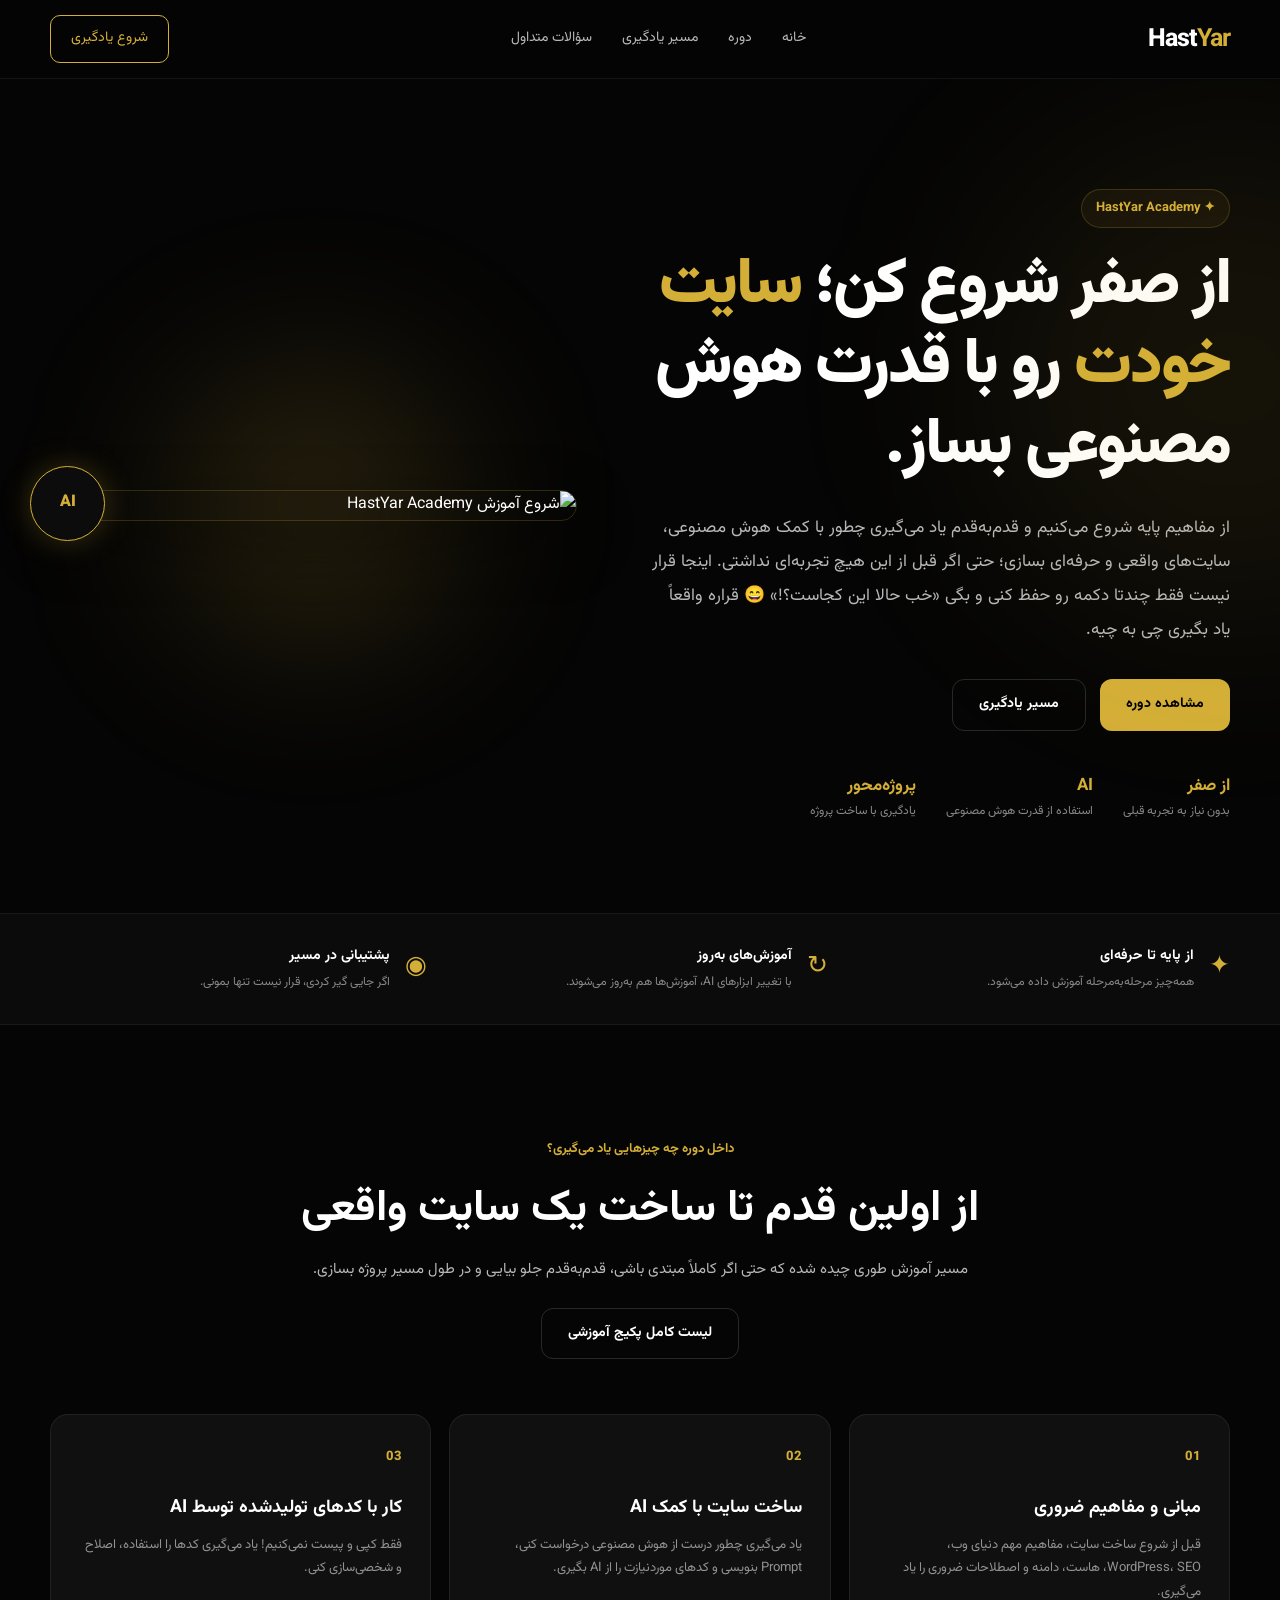
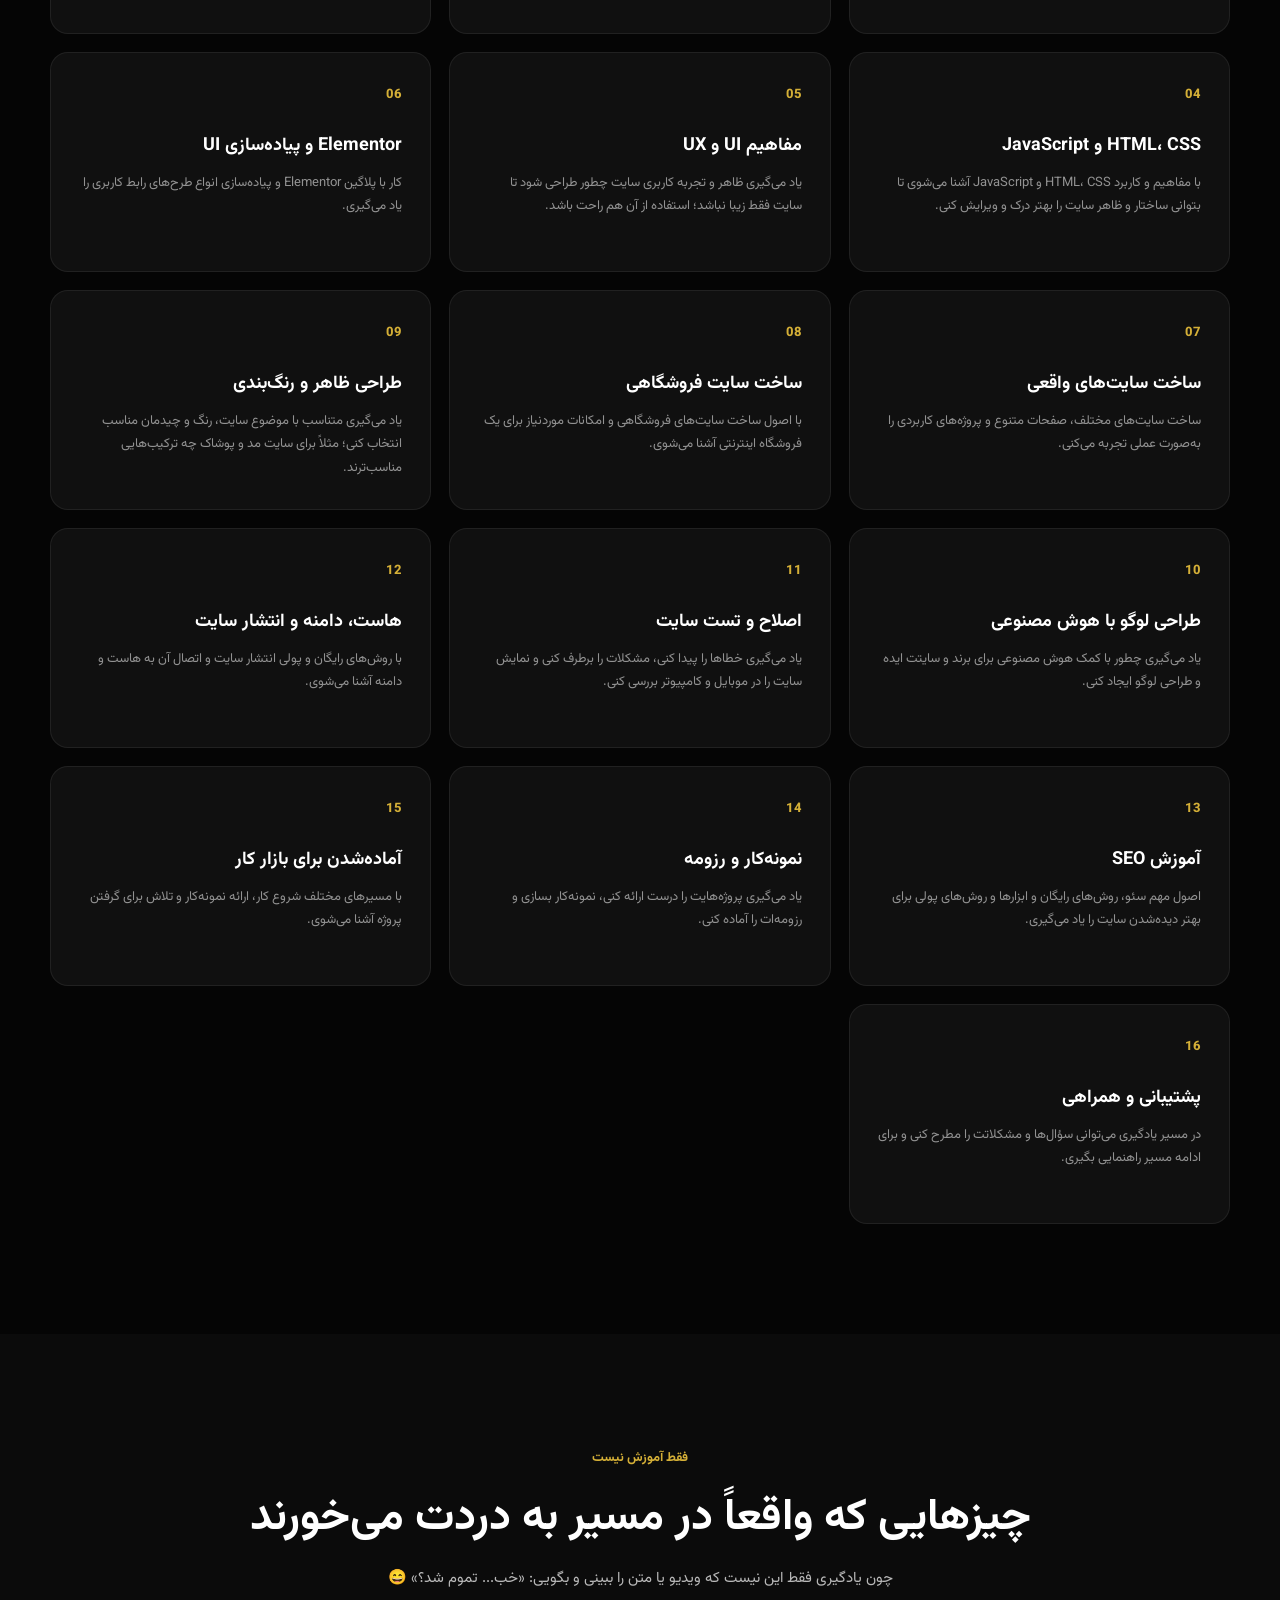
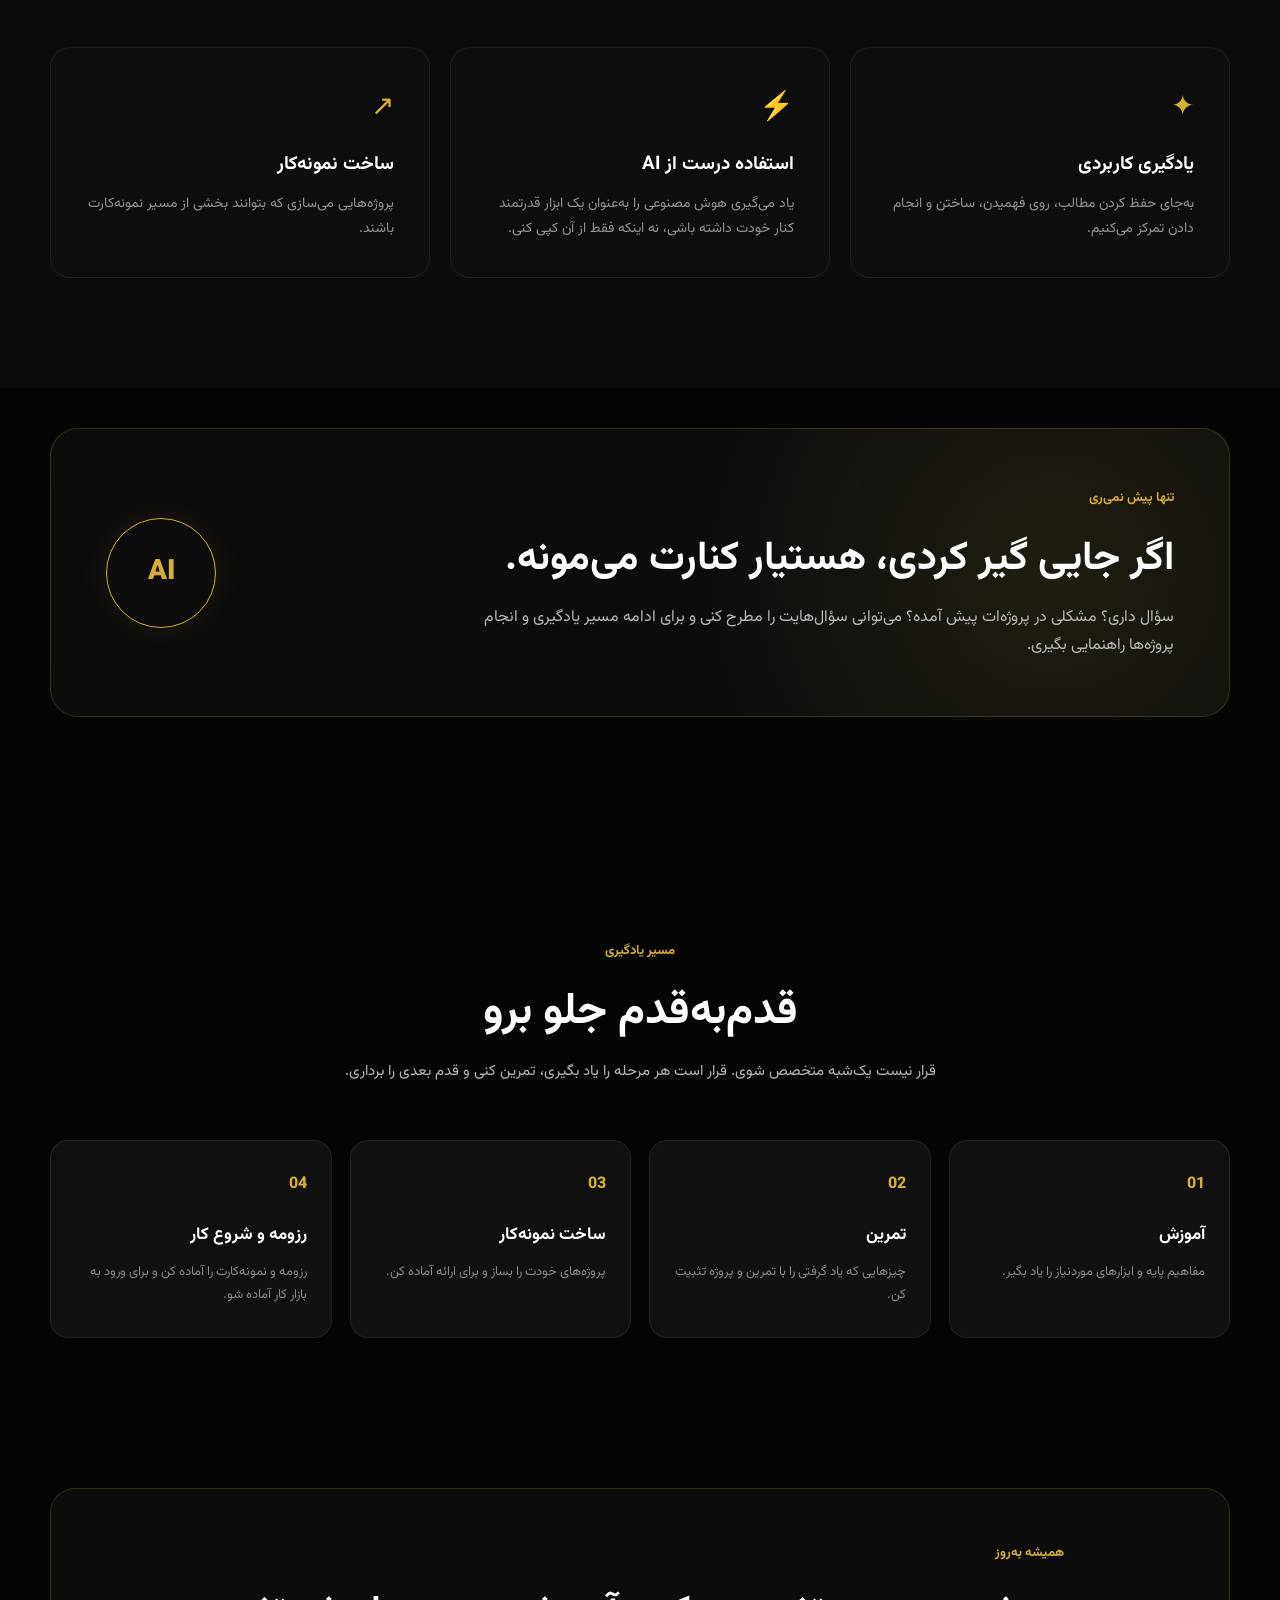
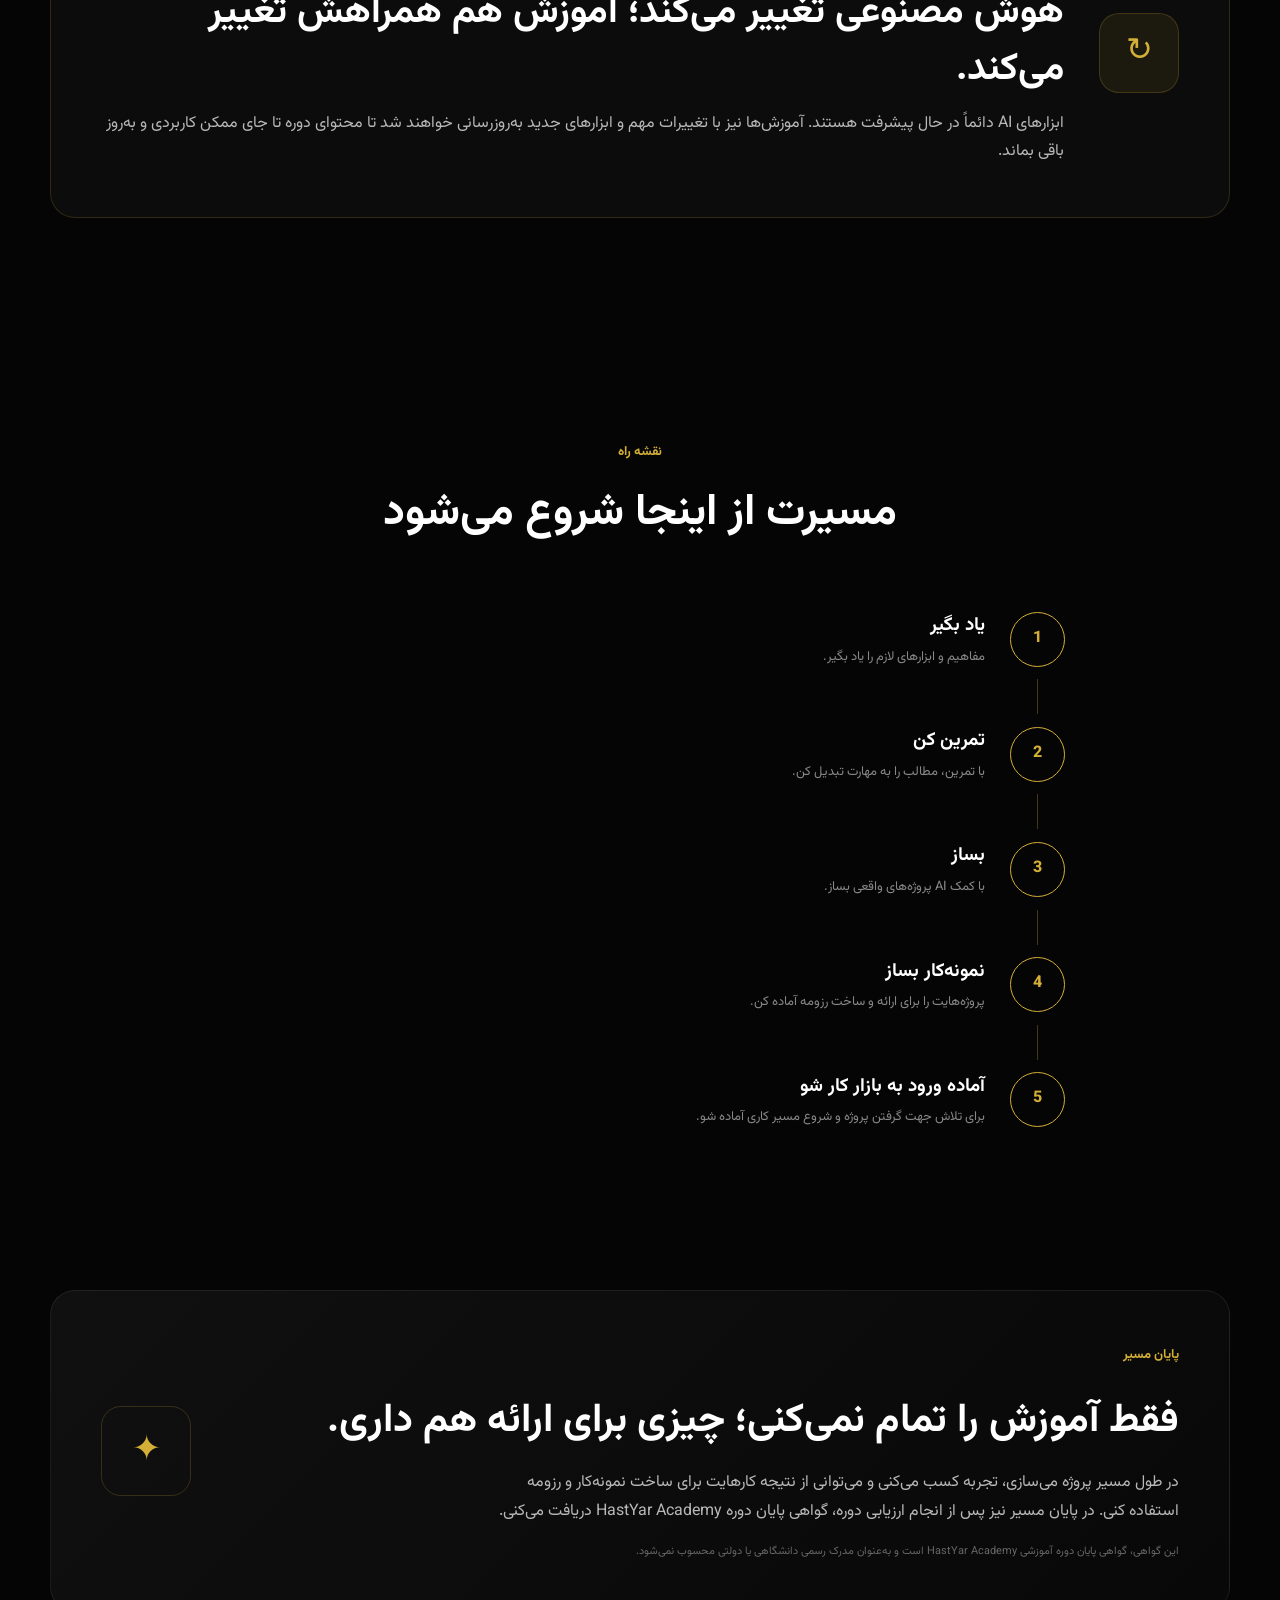
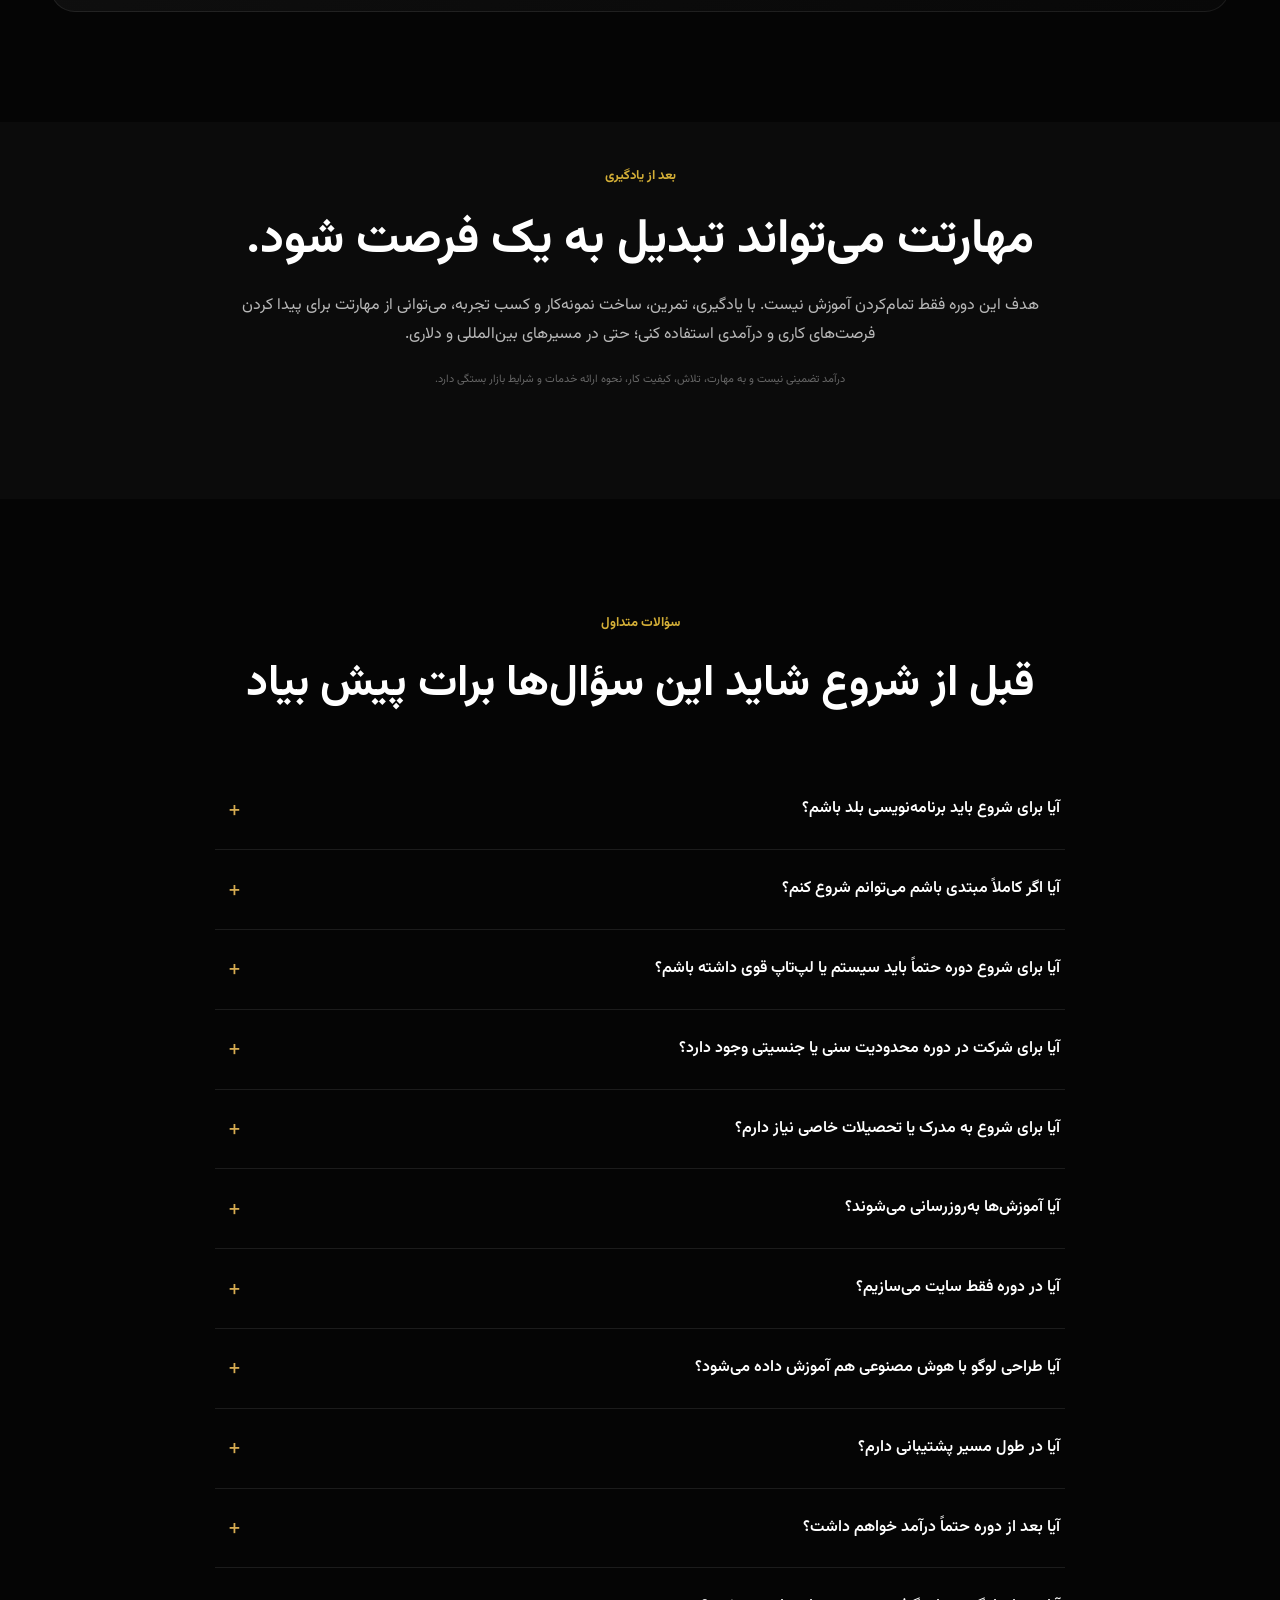
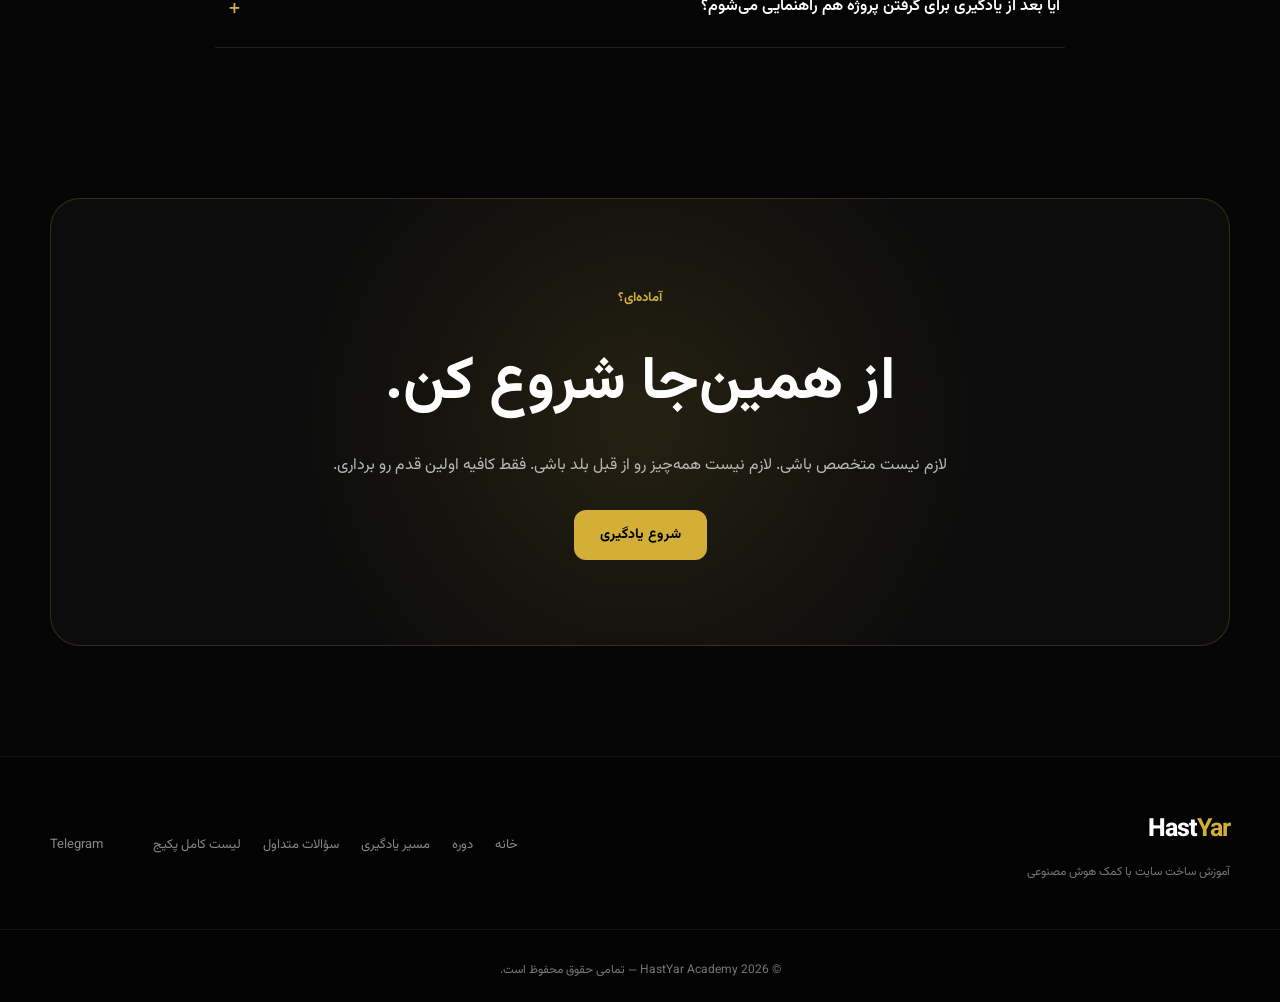
==== index.html @ 8746a698 "Add files via upload" ====
<!DOCTYPE html>
<html lang="fa" dir="rtl">

<head>
    <meta charset="UTF-8">
    <meta name="viewport" content="width=device-width, initial-scale=1.0">

    <meta name="description"
        content="HastYar Academy؛ آموزش ساخت سایت با هوش مصنوعی از صفر تا صد، پروژه‌محور و همراه با پشتیبانی.">

    <title>HastYar Academy | آموزش ساخت سایت با هوش مصنوعی</title>

    <link rel="stylesheet" href="style.css">

    <link rel="preconnect" href="https://fonts.googleapis.com">
    <link rel="preconnect" href="https://fonts.gstatic.com" crossorigin>

    <link href="https://fonts.googleapis.com/css2?family=Vazirmatn:wght@300;400;500;600;700;800;900&display=swap"
        rel="stylesheet">
        <link rel="icon" type="image/jpeg" href="logo.png">
</head>

<body>

    <!-- ================= NAVBAR ================= -->

    <header class="navbar">

        <div class="container navbar-inner">

            <a href="#home" class="logo">
                <span>Hast</span><strong>Yar</strong>
            </a>

            <nav class="nav-links">

                <a href="#home">خانه</a>

                <a href="#course">دوره</a>

                <a href="#learning">مسیر یادگیری</a>

                <a href="#faq">سؤالات متداول</a>

            </nav>

            <a href="https://t.me/HastYar_Academy"
                class="nav-button"
                target="_blank"
                rel="noopener noreferrer">

                شروع یادگیری

            </a>

        </div>

    </header>


    <main>

        <!-- ================= HERO ================= -->

        <section class="hero" id="home">

            <div class="container hero-content">

                <div class="hero-text">

                    <span class="badge">
                        ✦ HastYar Academy
                    </span>

                    <h1>

                        از صفر شروع کن؛

                        <span>سایت خودت</span>

                        رو با قدرت هوش مصنوعی بساز.

                    </h1>

                    <p>

                        از مفاهیم پایه شروع می‌کنیم و قدم‌به‌قدم یاد می‌گیری
                        چطور با کمک هوش مصنوعی، سایت‌های واقعی و حرفه‌ای بسازی؛
                        حتی اگر قبل از این هیچ تجربه‌ای نداشتی.

                        اینجا قرار نیست فقط چندتا دکمه رو حفظ کنی و بگی
                        «خب حالا این کجاست؟!»
                        😄

                        قراره واقعاً یاد بگیری چی به چیه.

                    </p>


                    <div class="hero-buttons">

                        <a href="#course" class="primary-button">

                            مشاهده دوره

                        </a>

                        <a href="#learning" class="secondary-button">

                            مسیر یادگیری

                        </a>

                    </div>


                    <div class="hero-info">

                        <div>

                            <strong>از صفر</strong>

                            <span>
                                بدون نیاز به تجربه قبلی
                            </span>

                        </div>


                        <div>

                            <strong>AI</strong>

                            <span>
                                استفاده از قدرت هوش مصنوعی
                            </span>

                        </div>


                        <div>

                            <strong>پروژه‌محور</strong>

                            <span>
                                یادگیری با ساخت پروژه
                            </span>

                        </div>

                    </div>

                </div>


                <!-- ================= HERO IMAGE ================= -->

                <div class="hero-visual">

                    <div class="glow"></div>

                    <div class="hero-image-wrapper">

                        <img
                            src="./Start.jpg"
                            alt="شروع آموزش HastYar Academy"
                            class="hero-image">

                    </div>

                    <div class="ai-orb">
                        AI
                    </div>

                </div>

            </div>

        </section>


        <!-- ================= REASSURANCE ================= -->

        <section class="reassurance">

            <div class="container reassurance-grid">


                <div class="reassurance-item">

                    <span>✦</span>

                    <div>

                        <strong>
                            از پایه تا حرفه‌ای
                        </strong>

                        <p>
                            همه‌چیز مرحله‌به‌مرحله آموزش داده می‌شود.
                        </p>

                    </div>

                </div>


                <div class="reassurance-item">

                    <span>↻</span>

                    <div>

                        <strong>
                            آموزش‌های به‌روز
                        </strong>

                        <p>
                            با تغییر ابزارهای AI، آموزش‌ها هم به‌روز می‌شوند.
                        </p>

                    </div>

                </div>


                <div class="reassurance-item">

                    <span>◉</span>

                    <div>

                        <strong>
                            پشتیبانی در مسیر
                        </strong>

                        <p>
                            اگر جایی گیر کردی، قرار نیست تنها بمونی.
                        </p>

                    </div>

                </div>

            </div>

        </section>


        <!-- ================= COURSE ================= -->

        <section class="course-section" id="course">

            <div class="container">

                <div class="section-heading">

                    <span class="section-label">
                        داخل دوره چه چیزهایی یاد می‌گیری؟
                    </span>

                    <h2>
                        از اولین قدم تا ساخت یک سایت واقعی
                    </h2>

                    <p>
                        مسیر آموزش طوری چیده شده که حتی اگر کاملاً مبتدی باشی،
                        قدم‌به‌قدم جلو بیایی و در طول مسیر پروژه بسازی.
                    </p>


                    <!-- لینک صفحه کامل پکیج -->

                    <a href="package.html" class="secondary-button">

                        لیست کامل پکیج آموزشی

                    </a>

                </div>


                <div class="course-grid">


                    <article class="course-card">

                        <span>01</span>

                        <h3>
                            مبانی و مفاهیم ضروری
                        </h3>

                        <p>
                            قبل از شروع ساخت سایت، مفاهیم مهم دنیای وب،
                            WordPress، SEO، هاست، دامنه و اصطلاحات ضروری را یاد می‌گیری.
                        </p>

                    </article>


                    <article class="course-card">

                        <span>02</span>

                        <h3>
                            ساخت سایت با کمک AI
                        </h3>

                        <p>
                            یاد می‌گیری چطور درست از هوش مصنوعی درخواست کنی،
                            Prompt بنویسی و کدهای موردنیازت را از AI بگیری.
                        </p>

                    </article>


                    <article class="course-card">

                        <span>03</span>

                        <h3>
                            کار با کدهای تولیدشده توسط AI
                        </h3>

                        <p>
                            فقط کپی و پیست نمی‌کنیم!
                            یاد می‌گیری کدها را استفاده، اصلاح و شخصی‌سازی کنی.
                        </p>

                    </article>


                    <article class="course-card">

                        <span>04</span>

                        <h3>
                            HTML، CSS و JavaScript
                        </h3>

                        <p>
                            با مفاهیم و کاربرد HTML، CSS و JavaScript آشنا می‌شوی
                            تا بتوانی ساختار و ظاهر سایت را بهتر درک و ویرایش کنی.
                        </p>

                    </article>


                    <article class="course-card">

                        <span>05</span>

                        <h3>
                            مفاهیم UI و UX
                        </h3>

                        <p>
                            یاد می‌گیری ظاهر و تجربه کاربری سایت چطور طراحی شود
                            تا سایت فقط زیبا نباشد؛ استفاده از آن هم راحت باشد.
                        </p>

                    </article>


                    <article class="course-card">

                        <span>06</span>

                        <h3>
                            Elementor و پیاده‌سازی UI
                        </h3>

                        <p>
                            کار با پلاگین Elementor و پیاده‌سازی انواع طرح‌های
                            رابط کاربری را یاد می‌گیری.
                        </p>

                    </article>


                    <article class="course-card">

                        <span>07</span>

                        <h3>
                            ساخت سایت‌های واقعی
                        </h3>

                        <p>
                            ساخت سایت‌های مختلف، صفحات متنوع و پروژه‌های کاربردی
                            را به‌صورت عملی تجربه می‌کنی.
                        </p>

                    </article>


                    <article class="course-card">

                        <span>08</span>

                        <h3>
                            ساخت سایت فروشگاهی
                        </h3>

                        <p>
                            با اصول ساخت سایت‌های فروشگاهی و امکانات موردنیاز
                            برای یک فروشگاه اینترنتی آشنا می‌شوی.
                        </p>

                    </article>


                    <article class="course-card">

                        <span>09</span>

                        <h3>
                            طراحی ظاهر و رنگ‌بندی
                        </h3>

                        <p>
                            یاد می‌گیری متناسب با موضوع سایت، رنگ و چیدمان مناسب
                            انتخاب کنی؛ مثلاً برای سایت مد و پوشاک چه ترکیب‌هایی مناسب‌ترند.
                        </p>

                    </article>


                    <article class="course-card">

                        <span>10</span>

                        <h3>
                            طراحی لوگو با هوش مصنوعی
                        </h3>

                        <p>
                            یاد می‌گیری چطور با کمک هوش مصنوعی برای برند و سایتت
                            ایده و طراحی لوگو ایجاد کنی.
                        </p>

                    </article>


                    <article class="course-card">

                        <span>11</span>

                        <h3>
                            اصلاح و تست سایت
                        </h3>

                        <p>
                            یاد می‌گیری خطاها را پیدا کنی، مشکلات را برطرف کنی
                            و نمایش سایت را در موبایل و کامپیوتر بررسی کنی.
                        </p>

                    </article>


                    <article class="course-card">

                        <span>12</span>

                        <h3>
                            هاست، دامنه و انتشار سایت
                        </h3>

                        <p>
                            با روش‌های رایگان و پولی انتشار سایت و اتصال آن
                            به هاست و دامنه آشنا می‌شوی.
                        </p>

                    </article>


                    <article class="course-card">

                        <span>13</span>

                        <h3>
                            آموزش SEO
                        </h3>

                        <p>
                            اصول مهم سئو، روش‌های رایگان و ابزارها و روش‌های
                            پولی برای بهتر دیده‌شدن سایت را یاد می‌گیری.
                        </p>

                    </article>


                    <article class="course-card">

                        <span>14</span>

                        <h3>
                            نمونه‌کار و رزومه
                        </h3>

                        <p>
                            یاد می‌گیری پروژه‌هایت را درست ارائه کنی،
                            نمونه‌کار بسازی و رزومه‌ات را آماده کنی.
                        </p>

                    </article>


                    <article class="course-card">

                        <span>15</span>

                        <h3>
                            آماده‌شدن برای بازار کار
                        </h3>

                        <p>
                            با مسیرهای مختلف شروع کار، ارائه نمونه‌کار و تلاش
                            برای گرفتن پروژه آشنا می‌شوی.
                        </p>

                    </article>


                    <article class="course-card">

                        <span>16</span>

                        <h3>
                            پشتیبانی و همراهی
                        </h3>

                        <p>
                            در مسیر یادگیری می‌توانی سؤال‌ها و مشکلاتت را مطرح کنی
                            و برای ادامه مسیر راهنمایی بگیری.
                        </p>

                    </article>

                </div>

            </div>

        </section>


        <!-- ================= TIPS ================= -->

        <section class="tips-section">

            <div class="container">

                <div class="section-heading">

                    <span class="section-label">
                        فقط آموزش نیست
                    </span>

                    <h2>
                        چیزهایی که واقعاً در مسیر به دردت می‌خورند
                    </h2>

                    <p>
                        چون یادگیری فقط این نیست که ویدیو یا متن را ببینی و بگویی:
                        «خب... تموم شد؟» 😄
                    </p>

                </div>


                <div class="tips-grid">


                    <article class="tip-card">

                        <span>✦</span>

                        <h3>
                            یادگیری کاربردی
                        </h3>

                        <p>
                            به‌جای حفظ کردن مطالب، روی فهمیدن، ساختن و انجام دادن تمرکز می‌کنیم.
                        </p>

                    </article>


                    <article class="tip-card">

                        <span>⚡</span>

                        <h3>
                            استفاده درست از AI
                        </h3>

                        <p>
                            یاد می‌گیری هوش مصنوعی را به‌عنوان یک ابزار قدرتمند
                            کنار خودت داشته باشی، نه اینکه فقط از آن کپی کنی.
                        </p>

                    </article>


                    <article class="tip-card">

                        <span>↗</span>

                        <h3>
                            ساخت نمونه‌کار
                        </h3>

                        <p>
                            پروژه‌هایی می‌سازی که بتوانند بخشی از مسیر نمونه‌کارت باشند.
                        </p>

                    </article>

                </div>

            </div>

        </section>


        <!-- ================= SUPPORT ================= -->

        <section class="support-section">

            <div class="container">

                <div class="support-box">

                    <div>

                        <span class="section-label">
                            تنها پیش نمی‌ری
                        </span>

                        <h2>
                            اگر جایی گیر کردی، هستیار کنارت می‌مونه.
                        </h2>

                        <p>
                            سؤال داری؟ مشکلی در پروژه‌ات پیش آمده؟
                            می‌توانی سؤال‌هایت را مطرح کنی و برای ادامه مسیر
                            یادگیری و انجام پروژه‌ها راهنمایی بگیری.
                        </p>

                    </div>


                    <div class="support-icon">
                        AI
                    </div>

                </div>

            </div>

        </section>


        <!-- ================= LEARNING ================= -->

        <section class="learning-section" id="learning">

            <div class="container">

                <div class="section-heading">

                    <span class="section-label">
                        مسیر یادگیری
                    </span>

                    <h2>
                        قدم‌به‌قدم جلو برو
                    </h2>

                    <p>
                        قرار نیست یک‌شبه متخصص شوی.
                        قرار است هر مرحله را یاد بگیری، تمرین کنی و قدم بعدی را برداری.
                    </p>

                </div>


                <div class="learning-grid">


                    <article class="learning-card">

                        <span>01</span>

                        <h3>
                            آموزش
                        </h3>

                        <p>
                            مفاهیم پایه و ابزارهای موردنیاز را یاد بگیر.
                        </p>

                    </article>


                    <article class="learning-card">

                        <span>02</span>

                        <h3>
                            تمرین
                        </h3>

                        <p>
                            چیزهایی که یاد گرفتی را با تمرین و پروژه تثبیت کن.
                        </p>

                    </article>


                    <article class="learning-card">

                        <span>03</span>

                        <h3>
                            ساخت نمونه‌کار
                        </h3>

                        <p>
                            پروژه‌های خودت را بساز و برای ارائه آماده کن.
                        </p>

                    </article>


                    <article class="learning-card">

                        <span>04</span>

                        <h3>
                            رزومه و شروع کار
                        </h3>

                        <p>
                            رزومه و نمونه‌کارت را آماده کن و برای ورود به بازار کار آماده شو.
                        </p>

                    </article>

                </div>

            </div>

        </section>


        <!-- ================= UPDATES ================= -->

        <section class="updates-section">

            <div class="container">

                <div class="update-box">

                    <span class="update-icon">
                        ↻
                    </span>


                    <div>

                        <span class="section-label">
                            همیشه به‌روز
                        </span>

                        <h2>
                            هوش مصنوعی تغییر می‌کند؛ آموزش هم همراهش تغییر می‌کند.
                        </h2>

                        <p>
                            ابزارهای AI دائماً در حال پیشرفت هستند.
                            آموزش‌ها نیز با تغییرات مهم و ابزارهای جدید به‌روزرسانی خواهند شد
                            تا محتوای دوره تا جای ممکن کاربردی و به‌روز باقی بماند.
                        </p>

                    </div>

                </div>

            </div>

        </section>


        <!-- ================= ROADMAP ================= -->

        <section class="roadmap-section">

            <div class="container">

                <div class="section-heading">

                    <span class="section-label">
                        نقشه راه
                    </span>

                    <h2>
                        مسیرت از اینجا شروع می‌شود
                    </h2>

                </div>


                <div class="roadmap">


                    <div class="roadmap-item">

                        <div class="roadmap-number">
                            1
                        </div>

                        <div>

                            <h3>
                                یاد بگیر
                            </h3>

                            <p>
                                مفاهیم و ابزارهای لازم را یاد بگیر.
                            </p>

                        </div>

                    </div>


                    <div class="roadmap-line"></div>


                    <div class="roadmap-item">

                        <div class="roadmap-number">
                            2
                        </div>

                        <div>

                            <h3>
                                تمرین کن
                            </h3>

                            <p>
                                با تمرین، مطالب را به مهارت تبدیل کن.
                            </p>

                        </div>

                    </div>


                    <div class="roadmap-line"></div>


                    <div class="roadmap-item">

                        <div class="roadmap-number">
                            3
                        </div>

                        <div>

                            <h3>
                                بساز
                            </h3>

                            <p>
                                با کمک AI پروژه‌های واقعی بساز.
                            </p>

                        </div>

                    </div>


                    <div class="roadmap-line"></div>


                    <div class="roadmap-item">

                        <div class="roadmap-number">
                            4
                        </div>

                        <div>

                            <h3>
                                نمونه‌کار بساز
                            </h3>

                            <p>
                                پروژه‌هایت را برای ارائه و ساخت رزومه آماده کن.
                            </p>

                        </div>

                    </div>


                    <div class="roadmap-line"></div>


                    <div class="roadmap-item">

                        <div class="roadmap-number">
                            5
                        </div>

                        <div>

                            <h3>
                                آماده ورود به بازار کار شو
                            </h3>

                            <p>
                                برای تلاش جهت گرفتن پروژه و شروع مسیر کاری آماده شو.
                            </p>

                        </div>

                    </div>

                </div>

            </div>

        </section>


        <!-- ================= CERTIFICATE ================= -->

        <section class="certificate-section">

            <div class="container">

                <div class="certificate-box">

                    <div>

                        <span class="section-label">
                            پایان مسیر
                        </span>

                        <h2>
                            فقط آموزش را تمام نمی‌کنی؛ چیزی برای ارائه هم داری.
                        </h2>

                        <p>
                            در طول مسیر پروژه می‌سازی، تجربه کسب می‌کنی و می‌توانی
                            از نتیجه کارهایت برای ساخت نمونه‌کار و رزومه استفاده کنی.

                            در پایان مسیر نیز پس از انجام ارزیابی دوره،
                            گواهی پایان دوره HastYar Academy دریافت می‌کنی.
                        </p>

                        <small>
                            این گواهی، گواهی پایان دوره آموزشی HastYar Academy است
                            و به‌عنوان مدرک رسمی دانشگاهی یا دولتی محسوب نمی‌شود.
                        </small>

                    </div>


                    <div class="certificate-icon">
                        ✦
                    </div>

                </div>

            </div>

        </section>


        <!-- ================= INCOME ================= -->

        <section class="income-section">

            <div class="container">

                <div class="income-box">

                    <span class="section-label">
                        بعد از یادگیری
                    </span>

                    <h2>
                        مهارتت می‌تواند تبدیل به یک فرصت شود.
                    </h2>

                    <p>
                        هدف این دوره فقط تمام‌کردن آموزش نیست.
                        با یادگیری، تمرین، ساخت نمونه‌کار و کسب تجربه،
                        می‌توانی از مهارتت برای پیدا کردن فرصت‌های کاری و درآمدی استفاده کنی؛
                        حتی در مسیرهای بین‌المللی و دلاری.
                    </p>

                    <small>
                        درآمد تضمینی نیست و به مهارت، تلاش، کیفیت کار،
                        نحوه ارائه خدمات و شرایط بازار بستگی دارد.
                    </small>

                </div>

            </div>

        </section>


        <!-- ================= FAQ ================= -->

        <section class="faq-section" id="faq">

            <div class="container">

                <div class="section-heading">

                    <span class="section-label">
                        سؤالات متداول
                    </span>

                    <h2>
                        قبل از شروع شاید این سؤال‌ها برات پیش بیاد
                    </h2>

                </div>


                <div class="faq-list">


                    <details>

                        <summary>

                            آیا برای شروع باید برنامه‌نویسی بلد باشم؟

                            <span>+</span>

                        </summary>

                        <p>
                            نه.
                            آموزش از مفاهیم پایه شروع می‌شود و در طول مسیر
                            یاد می‌گیری با کمک هوش مصنوعی چطور با کدها کار کنی.
                        </p>

                    </details>


                    <details>

                        <summary>

                            آیا اگر کاملاً مبتدی باشم می‌توانم شروع کنم؟

                            <span>+</span>

                        </summary>

                        <p>
                            بله.
                            مسیر آموزش برای شروع از صفر طراحی شده است.
                            قرار نیست قبل از شروع دوره متخصص باشی؛
                            قرار است اینجا یاد بگیری.
                        </p>

                    </details>


                    <details>

                        <summary>

                            آیا برای شروع دوره حتماً باید سیستم یا لپ‌تاپ قوی داشته باشم؟

                            <span>+</span>

                        </summary>

                        <p>
                            خیر.
                            مدل یا برند لپ‌تاپ و کامپیوتر شما ملاک نیست.
                            برای شروع مسیر یادگیری، داشتن یک سیستم معمولی هم می‌تواند کافی باشد
                            و در آموزش‌ها تا حد امکان از ابزارهایی استفاده می‌شود
                            که برای شروع قابل دسترس باشند.
                        </p>

                    </details>


                    <details>

                        <summary>

                            آیا برای شرکت در دوره محدودیت سنی یا جنسیتی وجود دارد؟

                            <span>+</span>

                        </summary>

                        <p>
                            خیر.
                            برای یادگیری این مهارت محدودیت سنی یا جنسیتی در نظر گرفته نشده است.
                            مهم این است که علاقه داشته باشی، یاد بگیری و تمرین کنی.
                        </p>

                    </details>


                    <details>

                        <summary>

                            آیا برای شروع به مدرک یا تحصیلات خاصی نیاز دارم؟

                            <span>+</span>

                        </summary>

                        <p>
                            خیر.
                            برای شروع دوره به مدرک تخصصی یا تحصیلات خاصی نیاز نداری.
                            آموزش از پایه شروع می‌شود و مرحله‌به‌مرحله جلو می‌رود.
                        </p>

                    </details>


                    <details>

                        <summary>

                            آیا آموزش‌ها به‌روزرسانی می‌شوند؟

                            <span>+</span>

                        </summary>

                        <p>
                            بله.
                            با تغییرات مهم ابزارهای هوش مصنوعی و اضافه‌شدن ابزارهای کاربردی،
                            محتوای دوره نیز به‌روزرسانی خواهد شد.
                        </p>

                    </details>


                    <details>

                        <summary>

                            آیا در دوره فقط سایت می‌سازیم؟

                            <span>+</span>

                        </summary>

                        <p>
                            نه.
                            در کنار ساخت سایت، با مفاهیمی مثل UI و UX،
                            Elementor، HTML، CSS، JavaScript،
                            سئو، ساخت نمونه‌کار، رزومه و استفاده از هوش مصنوعی
                            برای طراحی و ساخت بخش‌های مختلف آشنا می‌شوی.
                        </p>

                    </details>


                    <details>

                        <summary>

                            آیا طراحی لوگو با هوش مصنوعی هم آموزش داده می‌شود؟

                            <span>+</span>

                        </summary>

                        <p>
                            بله.
                            یاد می‌گیری چطور از ابزارهای هوش مصنوعی برای ایده‌پردازی
                            و طراحی لوگو برای برند و پروژه‌ها استفاده کنی.
                        </p>

                    </details>


                    <details>

                        <summary>

                            آیا در طول مسیر پشتیبانی دارم؟

                            <span>+</span>

                        </summary>

                        <p>
                            بله.
                            برای سؤال‌ها و مشکلات مسیر یادگیری،
                            پشتیبانی و راهنمایی در نظر گرفته شده است
                            تا اگر جایی گیر کردی، بدانی قدم بعدی چیست.
                        </p>

                    </details>


                    <details>

                        <summary>

                            آیا بعد از دوره حتماً درآمد خواهم داشت؟

                            <span>+</span>

                        </summary>

                        <p>
                            هیچ درآمدی تضمینی نیست.
                            اما می‌توانی با یادگیری، تمرین، ساخت نمونه‌کار،
                            کسب تجربه و تلاش مستمر، مهارتت را به فرصت‌های کاری
                            و درآمدی تبدیل کنی.
                        </p>

                    </details>


                    <details>

                        <summary>

                            آیا بعد از یادگیری برای گرفتن پروژه هم راهنمایی می‌شوم؟

                            <span>+</span>

                        </summary>

                        <p>
                            در مسیر آموزش درباره ساخت نمونه‌کار، رزومه،
                            نحوه ارائه توانایی‌ها و آماده‌شدن برای تلاش جهت گرفتن پروژه
                            راهنمایی دریافت می‌کنی.
                        </p>

                    </details>


                </div>

            </div>

        </section>


        <!-- ================= CTA ================= -->

        <section class="cta-section" id="start">

            <div class="container">

                <div class="cta-box">

                    <span class="section-label">
                        آماده‌ای؟
                    </span>

                    <h2>
                        از همین‌جا شروع کن.
                    </h2>

                    <p>
                        لازم نیست متخصص باشی.
                        لازم نیست همه‌چیز رو از قبل بلد باشی.
                        فقط کافیه اولین قدم رو برداری.
                    </p>


                    <a
                        href="https://t.me/HastYar_Academy"
                        class="primary-button"
                        target="_blank"
                        rel="noopener noreferrer">

                        شروع یادگیری

                    </a>

                </div>

            </div>

        </section>

    </main>


    <!-- ================= FOOTER ================= -->

    <footer class="footer">

        <div class="container footer-inner">


            <div>

                <a href="#home" class="logo">

                    <span>Hast</span><strong>Yar</strong>

                </a>

                <p>
                    آموزش ساخت سایت با کمک هوش مصنوعی
                </p>

            </div>


            <div class="footer-links">

                <a href="#home">
                    خانه
                </a>

                <a href="#course">
                    دوره
                </a>

                <a href="#learning">
                    مسیر یادگیری
                </a>

                <a href="#faq">
                    سؤالات متداول
                </a>

                <a href="package.html">
                    لیست کامل پکیج
                </a>

            </div>


            <div class="footer-social">

                <a
                    href="https://t.me/HastYar_Academy"
                    target="_blank"
                    rel="noopener noreferrer">

                    Telegram

                </a>

            </div>

        </div>


        <div class="footer-bottom">

            <p>
                © 2026 HastYar Academy — تمامی حقوق محفوظ است.
            </p>

        </div>

    </footer>


    <!-- ================= JAVASCRIPT ================= -->

    <script>

        document.querySelectorAll("details").forEach((item) => {

            item.addEventListener("toggle", () => {

                if (item.open) {

                    document.querySelectorAll("details").forEach((other) => {

                        if (other !== item) {

                            other.removeAttribute("open");

                        }

                    });

                }

            });

        });

    </script>

</body>

</html>
---- style.css ----
:root {
    --bg: #050505;
    --bg-soft: #0b0b0b;
    --card: #101010;
    --card-hover: #151515;

    --gold: #d4af37;
    --gold-light: #f0d878;

    --text: #ffffff;
    --text-soft: #b8b8b8;

    --border: rgba(212, 175, 55, 0.2);

    --shadow: 0 20px 60px rgba(0, 0, 0, 0.45);
}


/* ================= RESET ================= */

* {
    margin: 0;
    padding: 0;
    box-sizing: border-box;
}

html {
    scroll-behavior: smooth;
}

body {
    font-family: "Vazirmatn", sans-serif;
    background: var(--bg);
    color: var(--text);
    line-height: 1.8;
    overflow-x: hidden;
}

img,
video,
iframe,
svg {
    max-width: 100%;
}

img {
    height: auto;
    display: block;
}

a {
    color: inherit;
    text-decoration: none;
}

button,
input,
textarea,
select {
    font-family: inherit;
}

.container {
    width: min(1180px, calc(100% - 40px));
    margin: 0 auto;
    min-width: 0;
}

h1,
h2,
h3,
h4,
h5,
h6,
p,
a,
span,
div {
    overflow-wrap: break-word;
}


/* ================= NAVBAR ================= */

.navbar {
    position: sticky;
    top: 0;
    z-index: 1000;

    background: rgba(5, 5, 5, 0.88);

    backdrop-filter: blur(16px);

    border-bottom: 1px solid rgba(255, 255, 255, 0.06);
}

.navbar-inner {
    min-height: 78px;

    display: flex;
    align-items: center;
    justify-content: space-between;

    gap: 25px;
}

.logo {
    font-size: 25px;
    font-weight: 800;

    letter-spacing: -1px;

    white-space: nowrap;
}

.logo span {
    color: #fff;
}

.logo strong {
    color: var(--gold);
}

.nav-links {
    display: flex;
    align-items: center;

    gap: 30px;
}

.nav-links a {
    color: var(--text-soft);

    font-size: 14px;

    transition: 0.25s ease;
}

.nav-links a:hover {
    color: var(--gold);
}

.nav-button {
    padding: 10px 20px;

    border: 1px solid var(--gold);

    border-radius: 10px;

    color: var(--gold);

    font-size: 14px;

    transition: 0.25s ease;
}

.nav-button:hover {
    background: var(--gold);

    color: #000;
}


/* ================= HERO ================= */

.hero {
    position: relative;

    padding: 110px 0 90px;

    overflow: hidden;
}

.hero::before {
    content: "";

    position: absolute;

    width: 500px;
    height: 500px;

    background: rgba(212, 175, 55, 0.08);

    filter: blur(100px);

    border-radius: 50%;

    top: 50px;
    right: -200px;

    pointer-events: none;
}

.hero-content {
    display: grid;

    grid-template-columns: 1.05fr 0.95fr;

    align-items: center;

    gap: 70px;
}

.hero-text {
    min-width: 0;
}

.badge,
.section-label {
    display: inline-flex;

    align-items: center;

    color: var(--gold);

    font-size: 13px;

    font-weight: 700;

    margin-bottom: 18px;
}

.badge {
    padding: 7px 14px;

    border: 1px solid var(--border);

    border-radius: 100px;

    background: rgba(212, 175, 55, 0.06);
}

.hero h1 {
    font-size: clamp(38px, 5vw, 66px);

    line-height: 1.25;

    font-weight: 900;

    letter-spacing: -2px;

    margin-bottom: 25px;
}

.hero h1 span {
    color: var(--gold);
}

.hero-text > p {
    color: var(--text-soft);

    font-size: 17px;

    line-height: 2;

    max-width: 650px;

    margin-bottom: 32px;
}

.hero-buttons {
    display: flex;

    flex-wrap: wrap;

    gap: 14px;

    margin-bottom: 40px;
}

.primary-button,
.secondary-button {
    display: inline-flex;

    align-items: center;
    justify-content: center;

    min-height: 50px;

    padding: 12px 26px;

    border-radius: 12px;

    font-size: 14px;

    font-weight: 700;

    transition: 0.3s ease;
}

.primary-button {
    background: var(--gold);

    color: #000;
}

.primary-button:hover {
    background: var(--gold-light);

    transform: translateY(-2px);
}

.secondary-button {
    border: 1px solid rgba(255, 255, 255, 0.14);

    color: #fff;
}

.secondary-button:hover {
    border-color: var(--gold);

    color: var(--gold);
}

.hero-info {
    display: flex;

    flex-wrap: wrap;

    gap: 30px;
}

.hero-info div {
    display: flex;

    flex-direction: column;
}

.hero-info strong {
    color: var(--gold);

    font-size: 17px;
}

.hero-info span {
    color: #888;

    font-size: 12px;
}


/* ================= HERO IMAGE ================= */

.hero-visual {
    position: relative;

    min-width: 0;

    display: flex;

    align-items: center;
    justify-content: center;
}

.glow {
    position: absolute;

    width: 300px;
    height: 300px;

    border-radius: 50%;

    background: rgba(212, 175, 55, 0.15);

    filter: blur(80px);
}

.hero-image-wrapper {
    position: relative;

    z-index: 2;

    width: 100%;

    max-width: 560px;

    overflow: hidden;

    border-radius: 24px;

    border: 1px solid var(--border);

    box-shadow: var(--shadow);
}

.hero-image {
    width: 100%;

    max-width: 100%;

    height: auto;

    object-fit: contain;
}

.ai-orb {
    position: absolute;

    z-index: 3;

    bottom: -20px;

    left: -20px;

    width: 75px;
    height: 75px;

    border-radius: 50%;

    display: flex;

    align-items: center;
    justify-content: center;

    background: #0c0c0c;

    border: 1px solid var(--gold);

    color: var(--gold);

    font-weight: 900;

    box-shadow:
        0 0 30px rgba(212, 175, 55, 0.25);
}


/* ================= REASSURANCE ================= */

.reassurance {
    padding: 30px 0;

    border-top: 1px solid rgba(255, 255, 255, 0.06);

    border-bottom: 1px solid rgba(255, 255, 255, 0.06);

    background: var(--bg-soft);
}

.reassurance-grid {
    display: grid;

    grid-template-columns: repeat(3, 1fr);

    gap: 25px;
}

.reassurance-item {
    display: flex;

    align-items: flex-start;

    gap: 15px;
}

.reassurance-item > span {
    color: var(--gold);

    font-size: 25px;
}

.reassurance-item strong {
    display: block;

    font-size: 14px;

    margin-bottom: 3px;
}

.reassurance-item p {
    color: #888;

    font-size: 12px;
}


/* ================= GENERAL SECTIONS ================= */

.course-section,
.tips-section,
.learning-section,
.roadmap-section,
.faq-section {
    padding: 110px 0;
}

.support-section,
.updates-section,
.certificate-section,
.income-section,
.cta-section {
    padding: 40px 0 110px;
}

.section-heading {
    max-width: 800px;

    margin: 0 auto 55px;

    text-align: center;
}

.section-heading h2 {
    font-size: clamp(28px, 4vw, 44px);

    line-height: 1.4;

    margin-bottom: 15px;
}

.section-heading p {
    color: var(--text-soft);

    font-size: 15px;

    margin-bottom: 25px;
}


/* ================= COURSE ================= */

.course-grid {
    display: grid;

    grid-template-columns: repeat(3, 1fr);

    gap: 18px;
}

.course-card {
    position: relative;

    padding: 28px;

    min-height: 220px;

    background: var(--card);

    border: 1px solid rgba(255, 255, 255, 0.07);

    border-radius: 18px;

    transition: 0.3s ease;
}

.course-card:hover {
    transform: translateY(-5px);

    border-color: var(--border);

    background: var(--card-hover);
}

.course-card > span {
    color: var(--gold);

    font-size: 13px;

    font-weight: 800;
}

.course-card h3 {
    margin: 20px 0 10px;

    font-size: 18px;
}

.course-card p {
    color: #929292;

    font-size: 13px;
}


/* ================= TIPS ================= */

.tips-section {
    background: var(--bg-soft);
}

.tips-grid {
    display: grid;

    grid-template-columns: repeat(3, 1fr);

    gap: 20px;
}

.tip-card {
    padding: 35px;

    border: 1px solid rgba(255, 255, 255, 0.07);

    border-radius: 20px;

    background: #0d0d0d;
}

.tip-card > span {
    color: var(--gold);

    font-size: 28px;
}

.tip-card h3 {
    margin: 15px 0 10px;
}

.tip-card p {
    color: #929292;

    font-size: 14px;
}


/* ================= SUPPORT ================= */

.support-box {
    display: flex;

    align-items: center;

    justify-content: space-between;

    gap: 40px;

    padding: 55px;

    border: 1px solid var(--border);

    border-radius: 28px;

    background:
        radial-gradient(
            circle at 85% 50%,
            rgba(212, 175, 55, 0.1),
            transparent 35%
        ),
        #0c0c0c;
}

.support-box h2 {
    font-size: clamp(25px, 4vw, 40px);

    line-height: 1.5;

    margin-bottom: 15px;
}

.support-box p {
    color: var(--text-soft);

    max-width: 700px;
}

.support-icon {
    flex: 0 0 110px;

    width: 110px;
    height: 110px;

    border-radius: 50%;

    border: 1px solid var(--gold);

    display: flex;

    align-items: center;
    justify-content: center;

    color: var(--gold);

    font-size: 28px;

    font-weight: 900;

    box-shadow:
        0 0 35px rgba(212, 175, 55, 0.08);
}


/* ================= LEARNING ================= */

.learning-grid {
    display: grid;

    grid-template-columns: repeat(4, 1fr);

    gap: 18px;
}

.learning-card {
    padding: 30px 24px;

    border-radius: 18px;

    background: var(--card);

    border: 1px solid rgba(255, 255, 255, 0.07);

    transition: 0.3s ease;
}

.learning-card:hover {
    transform: translateY(-4px);

    border-color: var(--border);
}

.learning-card > span {
    color: var(--gold);

    font-weight: 800;
}

.learning-card h3 {
    margin: 20px 0 10px;

    font-size: 17px;
}

.learning-card p {
    color: #888;

    font-size: 13px;
}


/* ================= UPDATES ================= */

.update-box {
    display: flex;

    align-items: center;

    gap: 35px;

    padding: 50px;

    border-radius: 25px;

    background: #0c0c0c;

    border: 1px solid rgba(212, 175, 55, 0.18);
}

.update-icon {
    flex: 0 0 80px;

    width: 80px;
    height: 80px;

    border-radius: 20px;

    background: rgba(212, 175, 55, 0.08);

    border: 1px solid var(--border);

    display: flex;

    align-items: center;
    justify-content: center;

    color: var(--gold);

    font-size: 32px;
}

.update-box h2 {
    font-size: clamp(24px, 4vw, 38px);

    line-height: 1.5;

    margin-bottom: 12px;
}

.update-box p {
    color: var(--text-soft);
}


/* ================= ROADMAP ================= */

.roadmap {
    max-width: 850px;

    margin: auto;
}

.roadmap-item {
    display: flex;

    align-items: center;

    gap: 25px;

    padding: 10px 0;
}

.roadmap-number {
    flex: 0 0 55px;

    width: 55px;
    height: 55px;

    border-radius: 50%;

    border: 1px solid var(--gold);

    color: var(--gold);

    display: flex;

    align-items: center;
    justify-content: center;

    font-weight: 800;
}

.roadmap-item h3 {
    margin-bottom: 3px;
}

.roadmap-item p {
    color: #888;

    font-size: 13px;
}

.roadmap-line {
    width: 1px;

    height: 35px;

    background: rgba(212, 175, 55, 0.3);

    margin-right: 27px;
}


/* ================= CERTIFICATE ================= */

.certificate-box {
    display: flex;

    align-items: center;

    justify-content: space-between;

    gap: 30px;

    padding: 50px;

    border-radius: 25px;

    background:
        linear-gradient(
            135deg,
            #101010,
            #080808
        );

    border: 1px solid rgba(255, 255, 255, 0.08);
}

.certificate-box h2 {
    font-size: clamp(25px, 4vw, 40px);

    margin-bottom: 12px;
}

.certificate-box p {
    color: var(--text-soft);

    max-width: 700px;
}

.certificate-box small {
    display: block;

    color: #666;

    font-size: 11px;

    margin-top: 15px;

    max-width: 700px;
}

.certificate-icon {
    flex: 0 0 90px;

    width: 90px;
    height: 90px;

    border-radius: 20px;

    display: flex;

    align-items: center;
    justify-content: center;

    color: var(--gold);

    border: 1px solid var(--border);

    font-size: 35px;
}


/* ================= INCOME ================= */

.income-section {
    background: var(--bg-soft);
}

.income-box {
    max-width: 850px;

    margin: auto;

    text-align: center;
}

.income-box h2 {
    font-size: clamp(28px, 5vw, 48px);

    line-height: 1.4;

    margin-bottom: 18px;
}

.income-box p {
    color: var(--text-soft);

    font-size: 16px;
}

.income-box small {
    display: block;

    color: #666;

    margin-top: 20px;

    font-size: 11px;
}


/* ================= FAQ ================= */

.faq-list {
    max-width: 850px;

    margin: auto;
}

.faq-list details {
    border-bottom: 1px solid rgba(255, 255, 255, 0.09);
}

.faq-list summary {
    cursor: pointer;

    list-style: none;

    padding: 25px 5px;

    display: flex;

    align-items: center;

    justify-content: space-between;

    gap: 20px;

    font-weight: 600;
}

.faq-list summary::-webkit-details-marker {
    display: none;
}

.faq-list summary span {
    color: var(--gold);

    font-size: 22px;

    flex-shrink: 0;
}

.faq-list details p {
    color: #999;

    font-size: 14px;

    padding: 0 5px 25px;
}


/* ================= CTA ================= */

.cta-box {
    text-align: center;

    padding: 85px 30px;

    border-radius: 30px;

    background:
        radial-gradient(
            circle at center,
            rgba(212, 175, 55, 0.12),
            transparent 55%
        ),
        #0c0c0c;

    border: 1px solid var(--border);
}

.cta-box h2 {
    font-size: clamp(35px, 6vw, 60px);

    margin-bottom: 15px;
}

.cta-box p {
    color: var(--text-soft);

    margin-bottom: 30px;
}


/* ================= FOOTER ================= */

.footer {
    border-top: 1px solid rgba(255, 255, 255, 0.07);

    background: #030303;

    padding-top: 50px;
}

.footer-inner {
    display: grid;

    grid-template-columns: 1fr auto auto;

    align-items: center;

    gap: 50px;

    padding-bottom: 45px;
}

.footer p {
    color: #777;

    font-size: 12px;

    margin-top: 10px;
}

.footer-links {
    display: flex;

    flex-wrap: wrap;

    gap: 22px;
}

.footer-links a,
.footer-social a {
    color: #888;

    font-size: 13px;

    transition: 0.25s ease;
}

.footer-links a:hover,
.footer-social a:hover {
    color: var(--gold);
}

.footer-bottom {
    padding: 20px;

    text-align: center;

    border-top: 1px solid rgba(255, 255, 255, 0.06);
}


/* ================= TABLET ================= */

@media (max-width: 1000px) {

    .nav-links {
        gap: 18px;
    }

    .hero-content {
        grid-template-columns: 1fr;

        gap: 60px;
    }

    .hero-text {
        text-align: center;
    }

    .hero-text > p {
        margin-left: auto;
        margin-right: auto;
    }

    .hero-buttons,
    .hero-info {
        justify-content: center;
    }

    .hero-visual {
        max-width: 700px;

        width: 100%;

        margin: auto;
    }

    .course-grid {
        grid-template-columns: repeat(2, 1fr);
    }

    .learning-grid {
        grid-template-columns: repeat(2, 1fr);
    }
}


/* ================= MOBILE ================= */

@media (max-width: 700px) {

    .container {
        width: min(100% - 28px, 600px);
    }

    .navbar-inner {
        min-height: 68px;
    }

    .nav-links {
        display: none;
    }

    .nav-button {
        padding: 8px 14px;

        font-size: 12px;
    }


    /* HERO */

    .hero {
        padding: 70px 0 65px;
    }

    .hero h1 {
        font-size: 34px;

        letter-spacing: -1px;
    }

    .hero-text > p {
        font-size: 14px;
    }

    .hero-info {
        gap: 20px;
    }

    .hero-info span {
        font-size: 10px;
    }

    .hero-image-wrapper {
        width: 100%;

        max-width: 100%;

        border-radius: 18px;
    }

    .ai-orb {
        width: 58px;
        height: 58px;

        left: -5px;
        bottom: -12px;

        font-size: 18px;
    }


    /* REASSURANCE */

    .reassurance-grid {
        grid-template-columns: 1fr;

        gap: 20px;
    }


    /* SECTIONS */

    .course-section,
    .tips-section,
    .learning-section,
    .roadmap-section,
    .faq-section {
        padding: 75px 0;
    }

    .support-section,
    .updates-section,
    .certificate-section,
    .income-section,
    .cta-section {
        padding: 25px 0 75px;
    }

    .section-heading {
        margin-bottom: 35px;
    }


    /* GRIDS */

    .course-grid,
    .tips-grid,
    .learning-grid {
        grid-template-columns: 1fr;
    }

    .course-card {
        min-height: auto;
    }


    /* BOXES */

    .support-box,
    .update-box,
    .certificate-box {
        flex-direction: column;

        align-items: flex-start;

        padding: 30px;
    }

    .support-icon,
    .certificate-icon {
        align-self: center;
    }


    /* ROADMAP */

    .roadmap-line {
        margin-right: 27px;
    }


    /* CTA */

    .cta-box {
        padding: 60px 20px;
    }


    /* FOOTER */

    .footer-inner {
        grid-template-columns: 1fr;

        gap: 25px;
    }
}


/* ================= SMALL MOBILE ================= */

@media (max-width: 420px) {

    .container {
        width: calc(100% - 22px);
    }

    .logo {
        font-size: 21px;
    }

    .nav-button {
        font-size: 11px;

        padding: 7px 11px;
    }

    .hero h1 {
        font-size: 29px;
    }

    .hero-buttons {
        flex-direction: column;
    }

    .primary-button,
    .secondary-button {
        width: 100%;
    }

    .hero-info {
        display: grid;

        grid-template-columns: 1fr;

        gap: 12px;
    }

    .hero-image-wrapper {
        border-radius: 14px;
    }

    .course-card,
    .tip-card,
    .learning-card {
        padding: 24px;
    }

    .support-box,
    .update-box,
    .certificate-box {
        padding: 25px 20px;
    }

    .roadmap-item {
        gap: 15px;
    }

    .roadmap-number {
        flex-basis: 45px;

        width: 45px;
        height: 45px;
    }

    .footer-links {
        flex-direction: column;

        gap: 10px;
    }
}
/* ================= FAQ SYMBOL ================= */

.faq-list details summary span {
    display: inline-flex !important;
    align-items: center;
    justify-content: center;

    width: 28px;
    height: 28px;

    margin-right: 15px;

    color: #d8ad52 !important;

    font-size: 24px;
    font-weight: 400;

    line-height: 1;

    transition: transform 0.3s ease;
}

.faq-list details[open] summary span {
    transform: rotate(180deg);
}
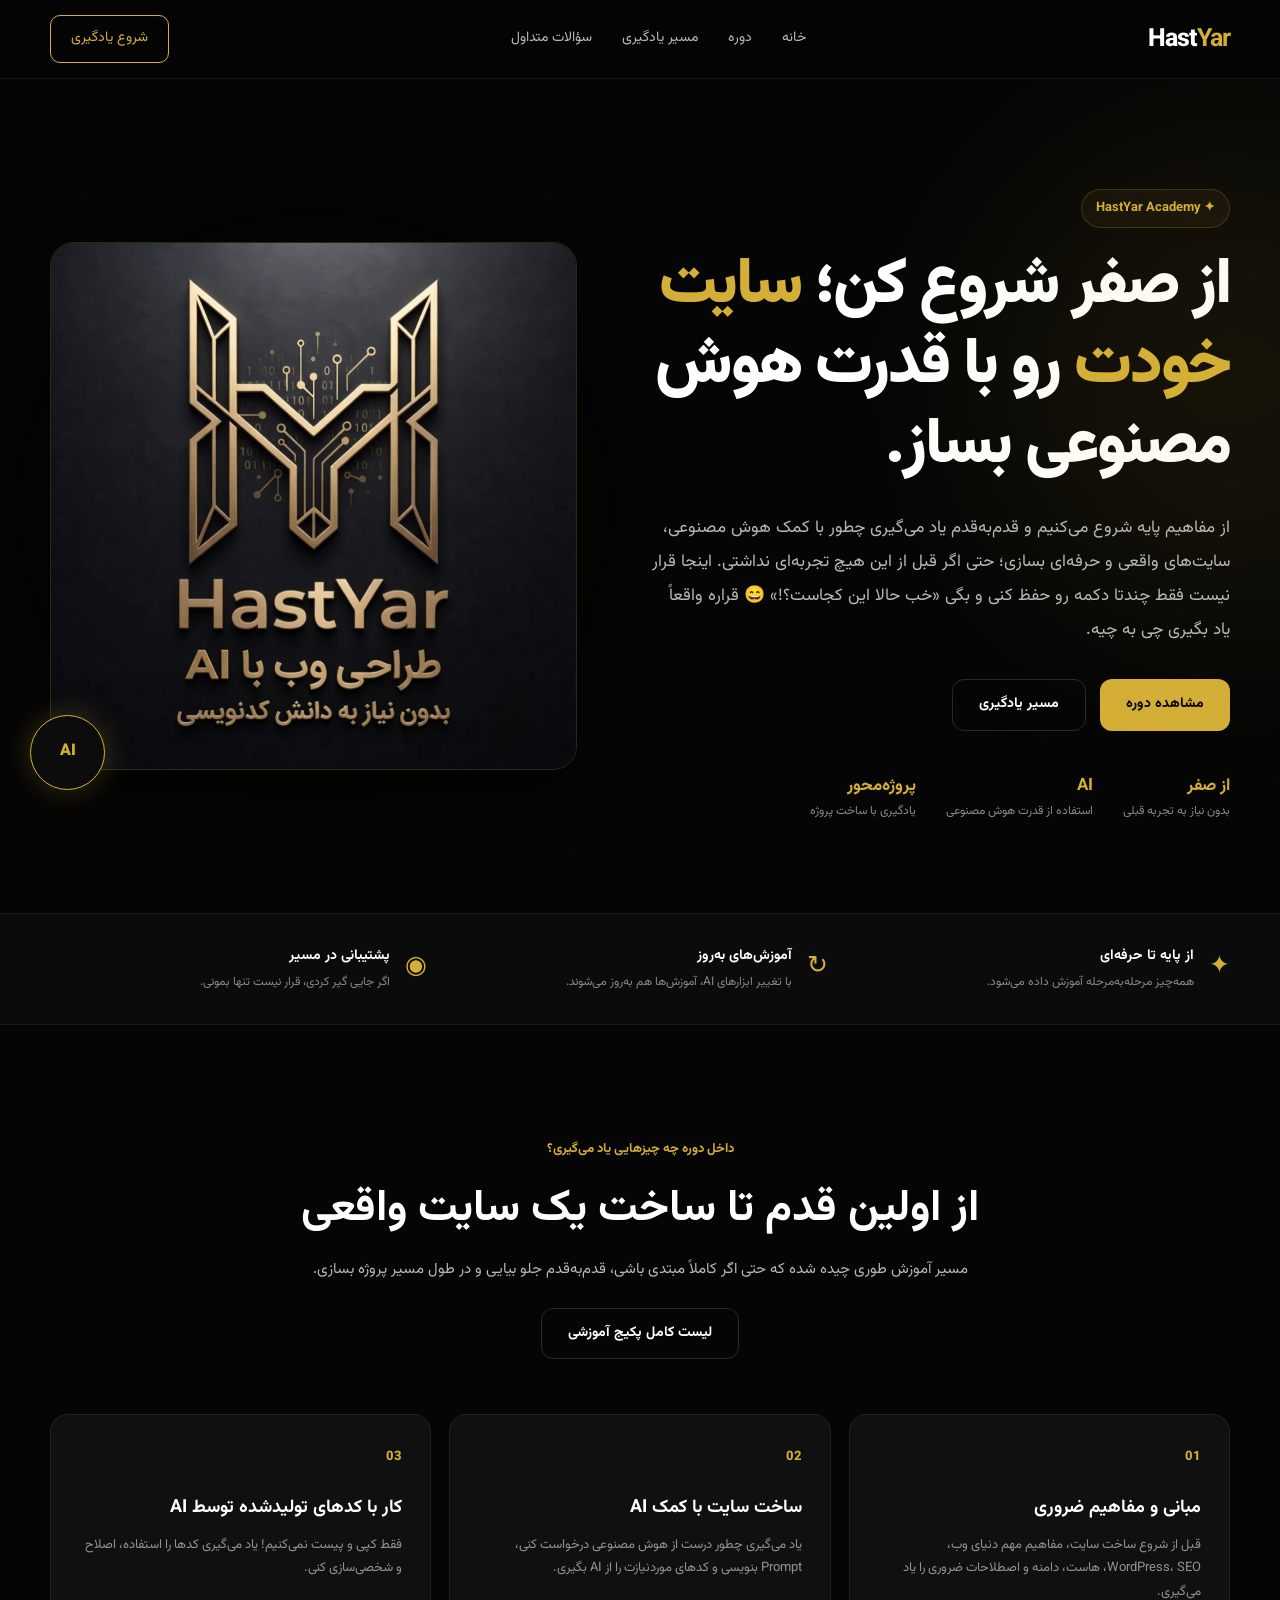
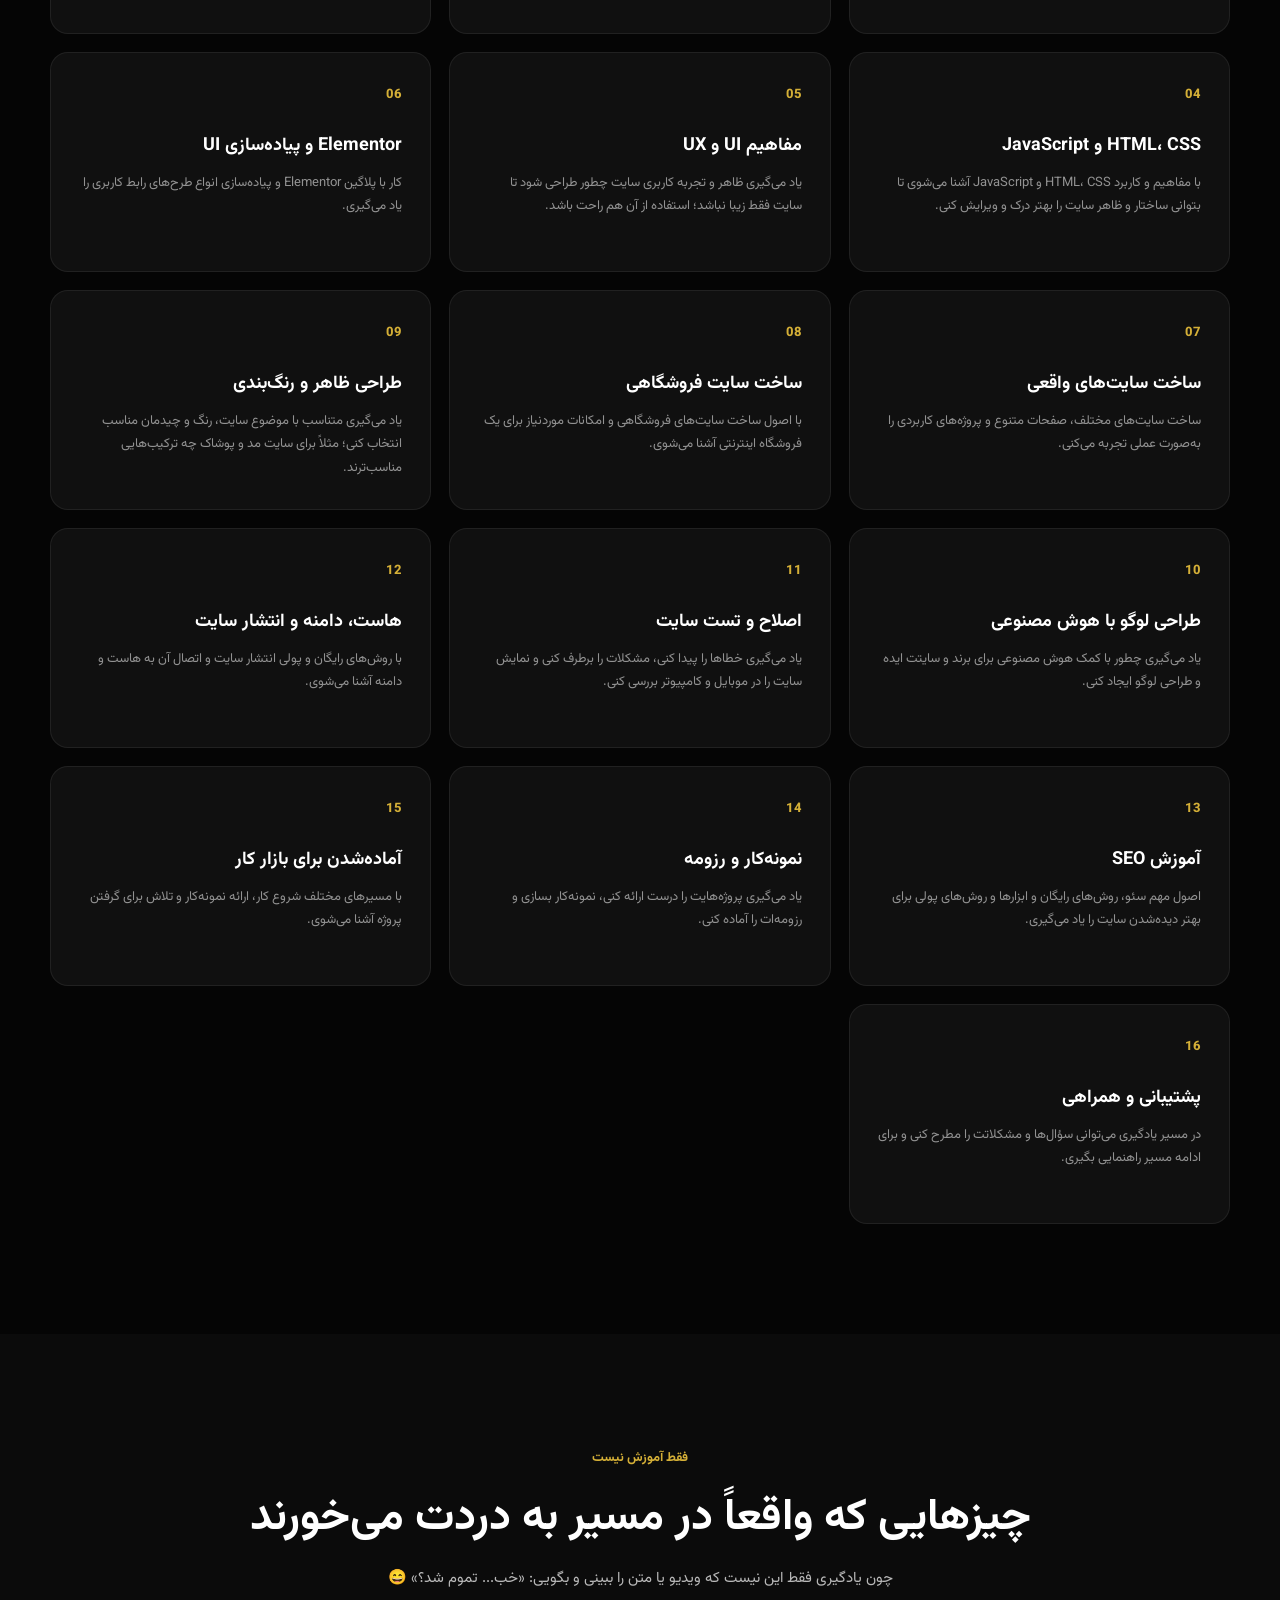
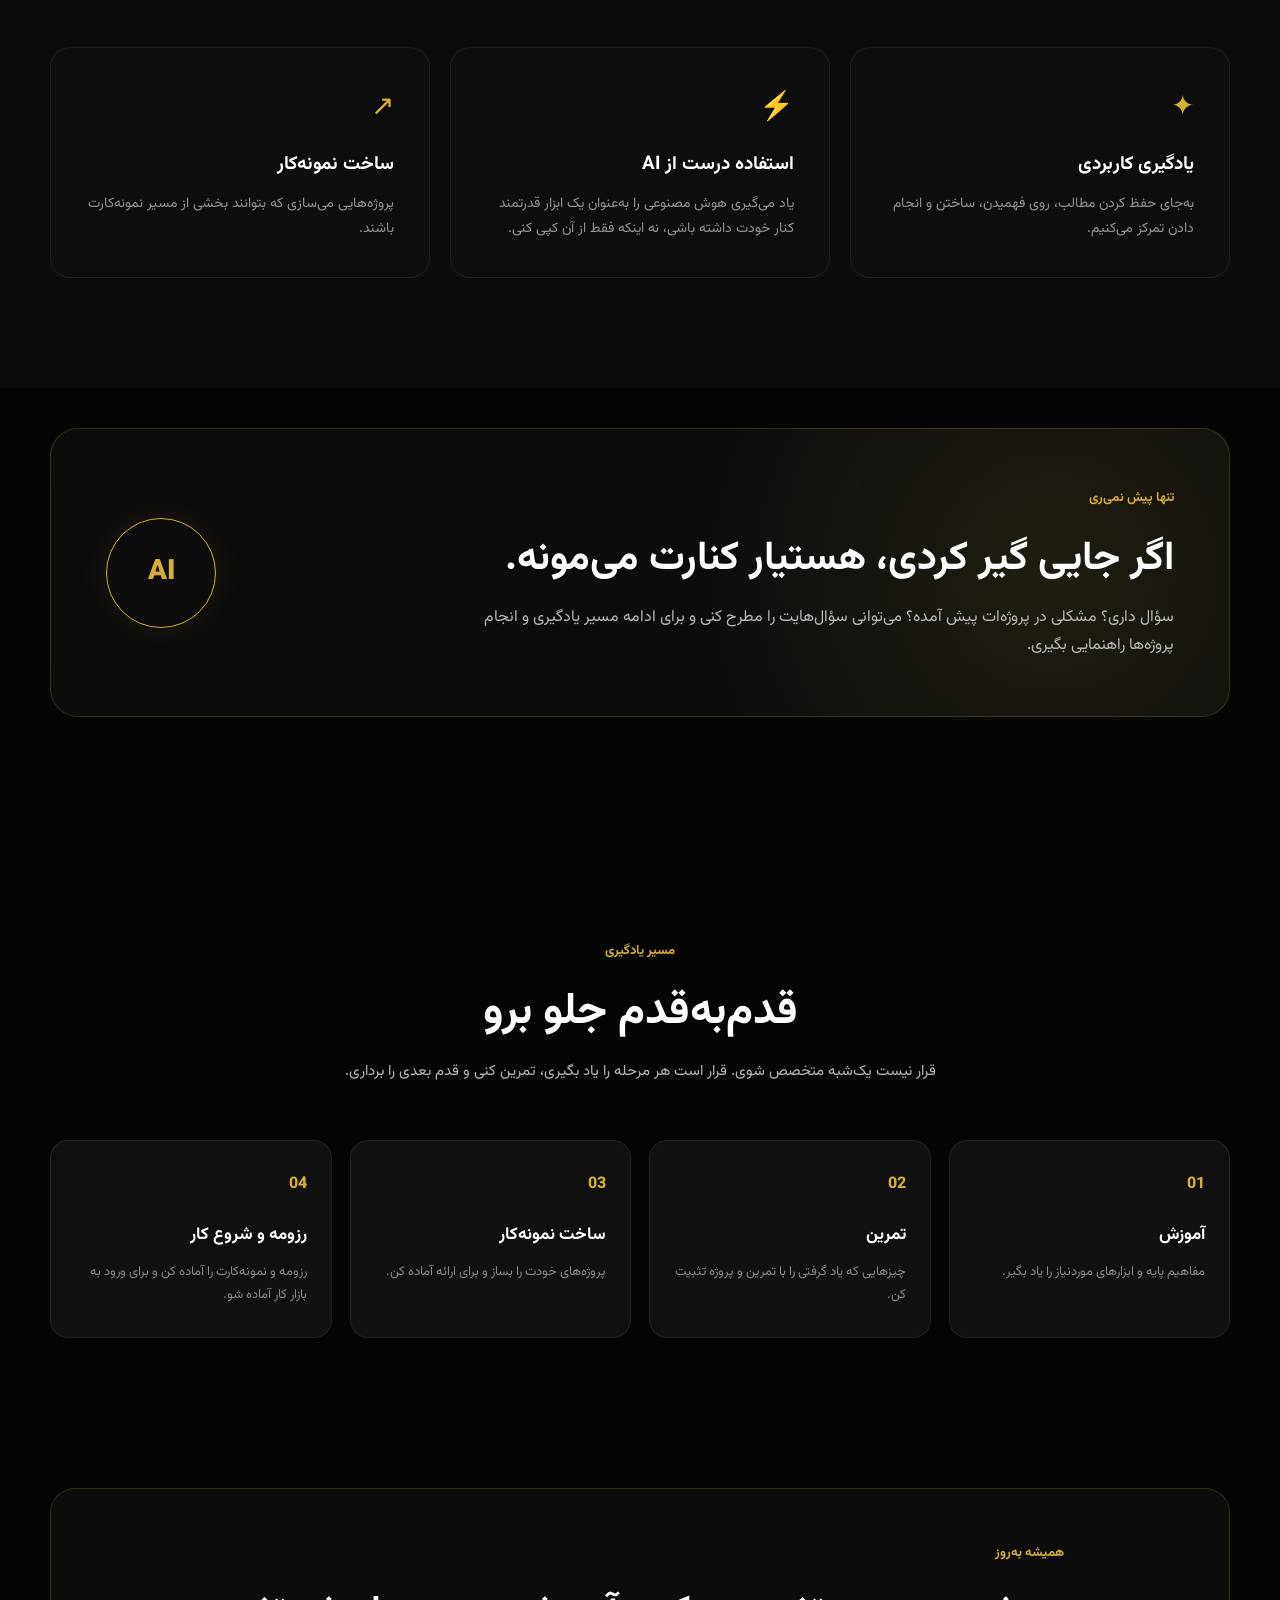
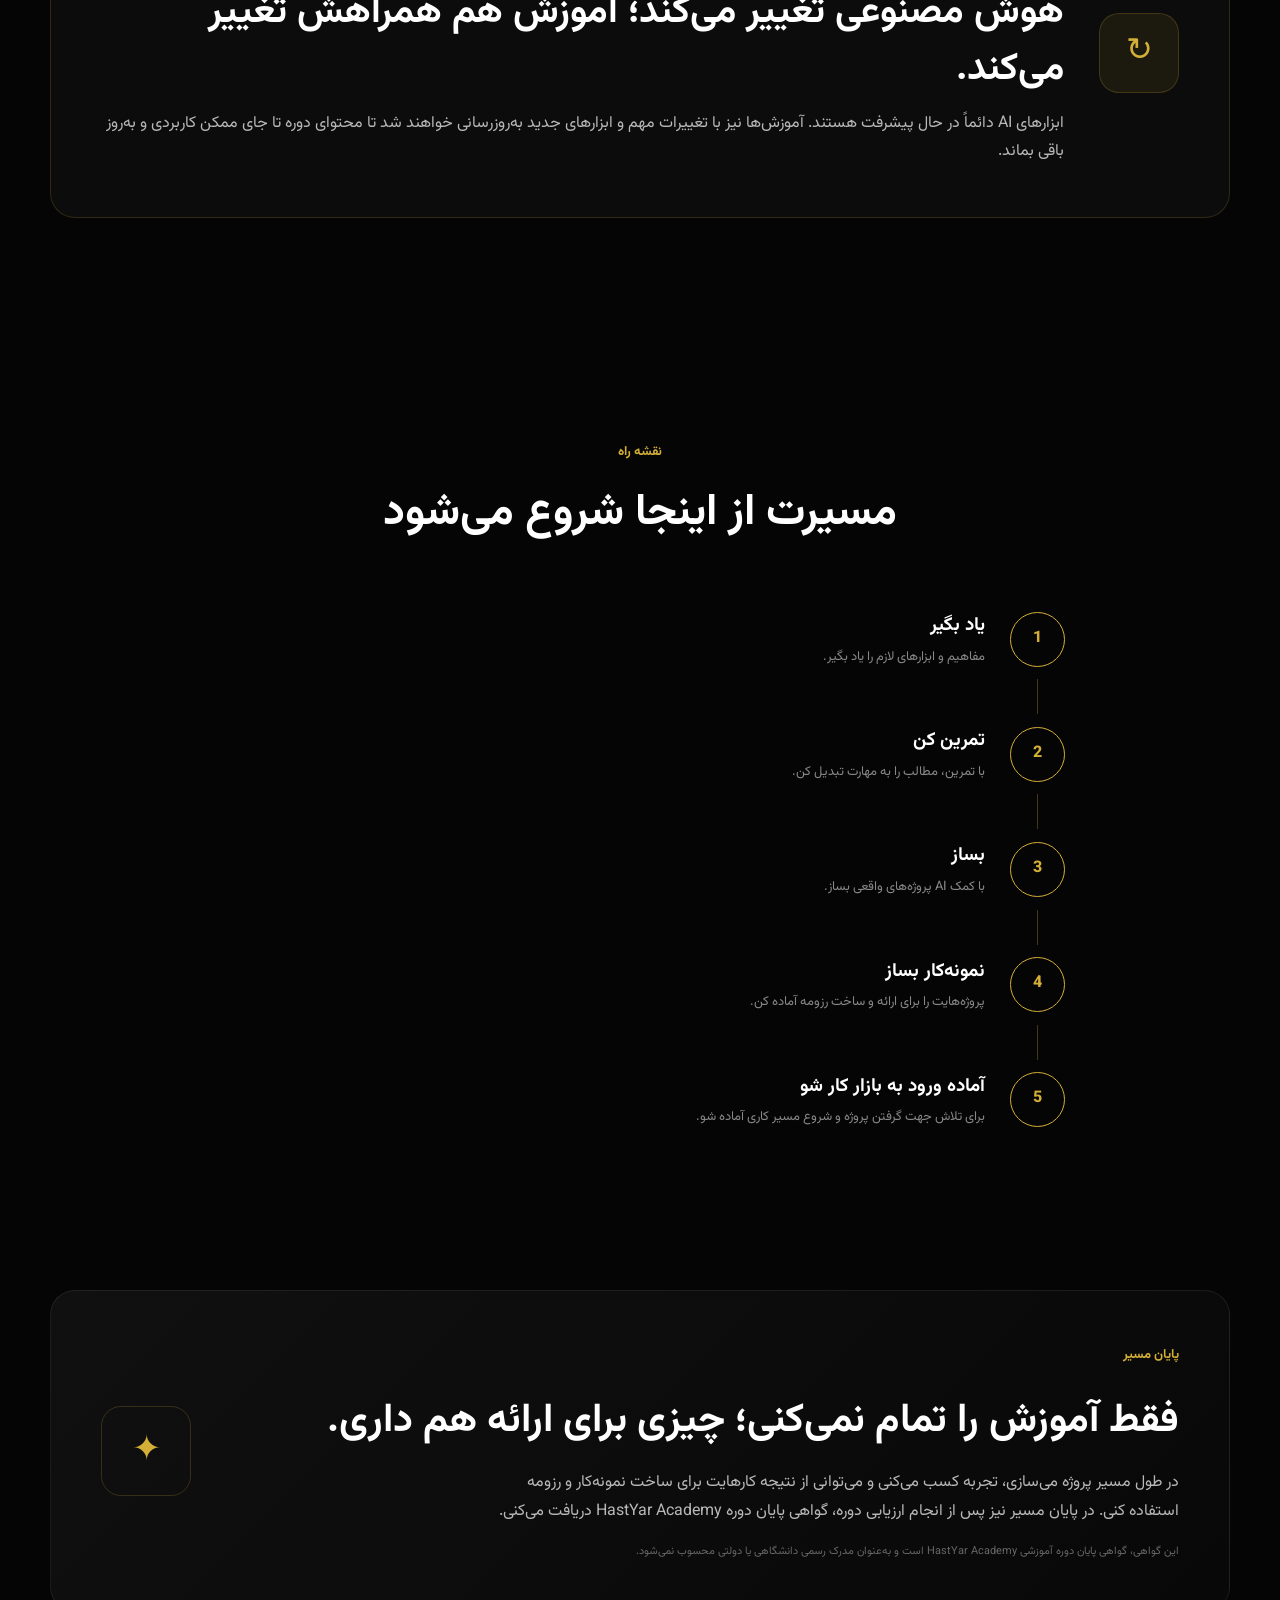
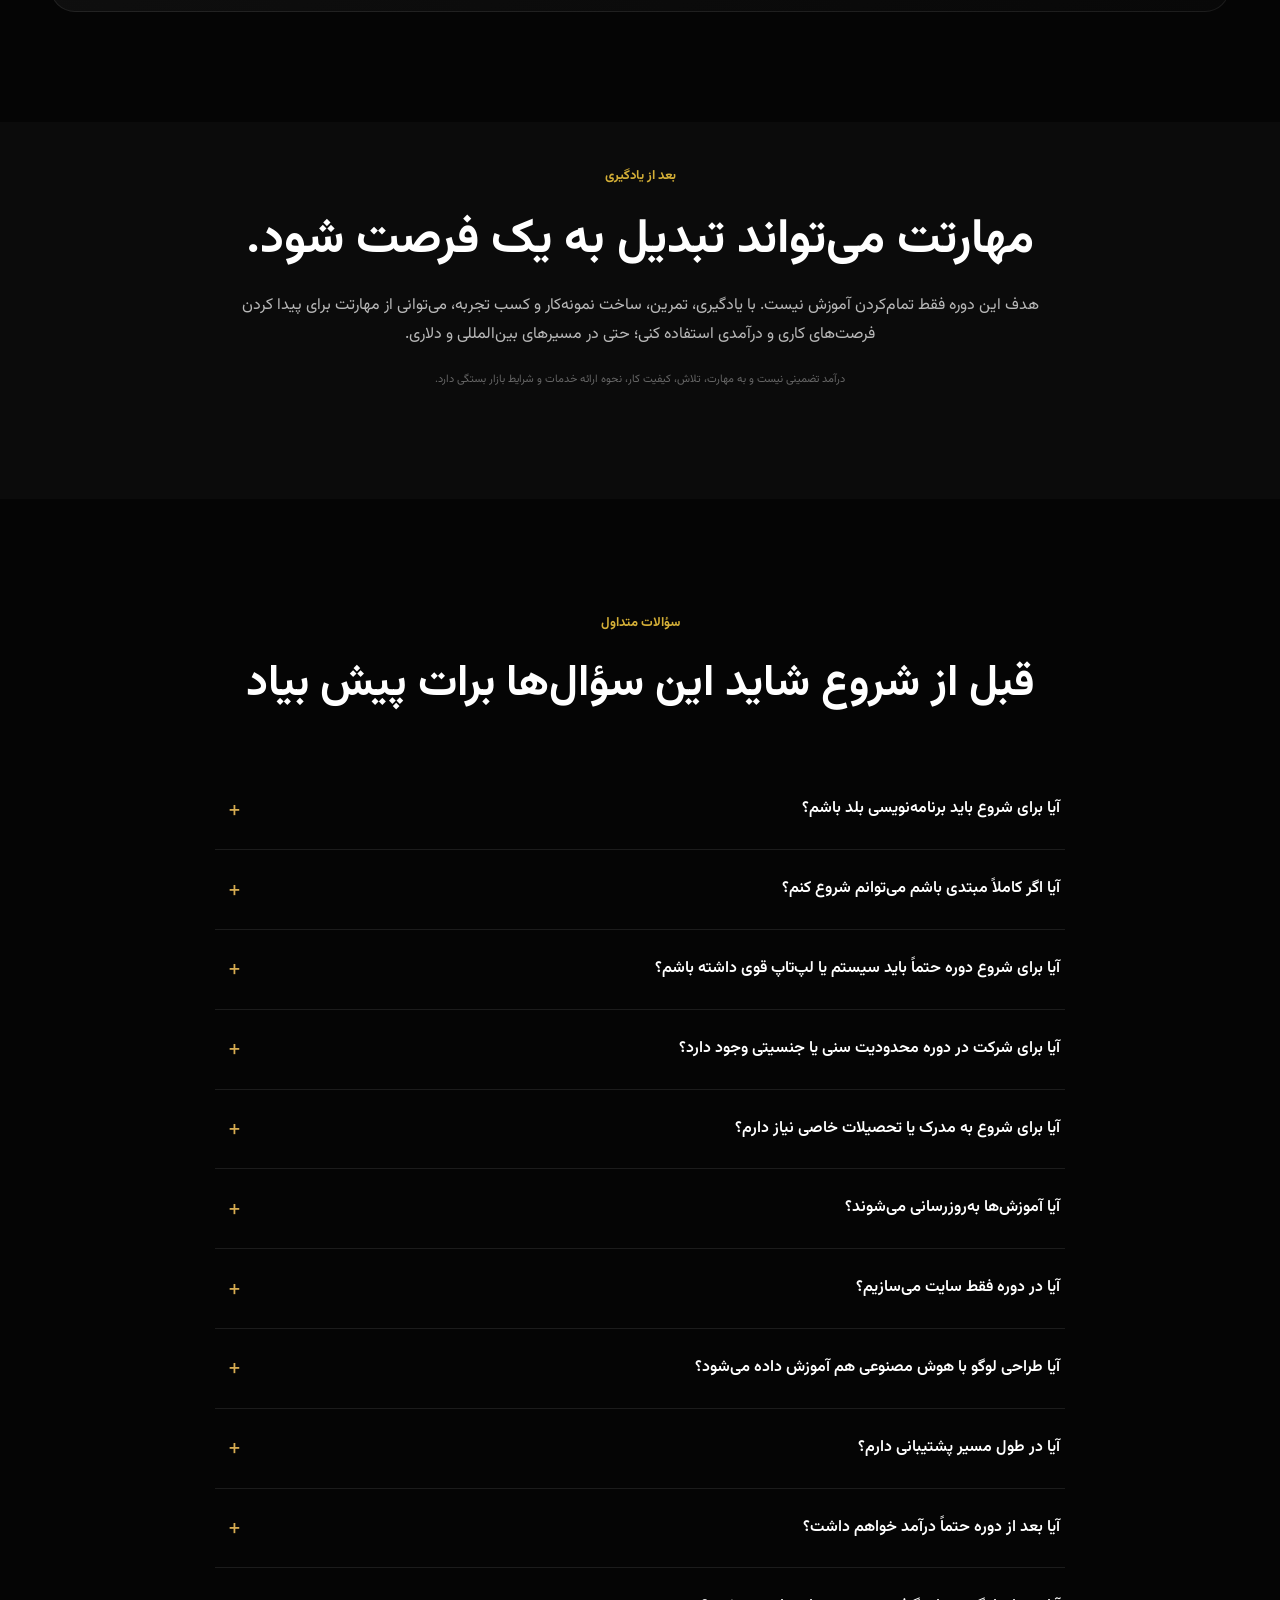
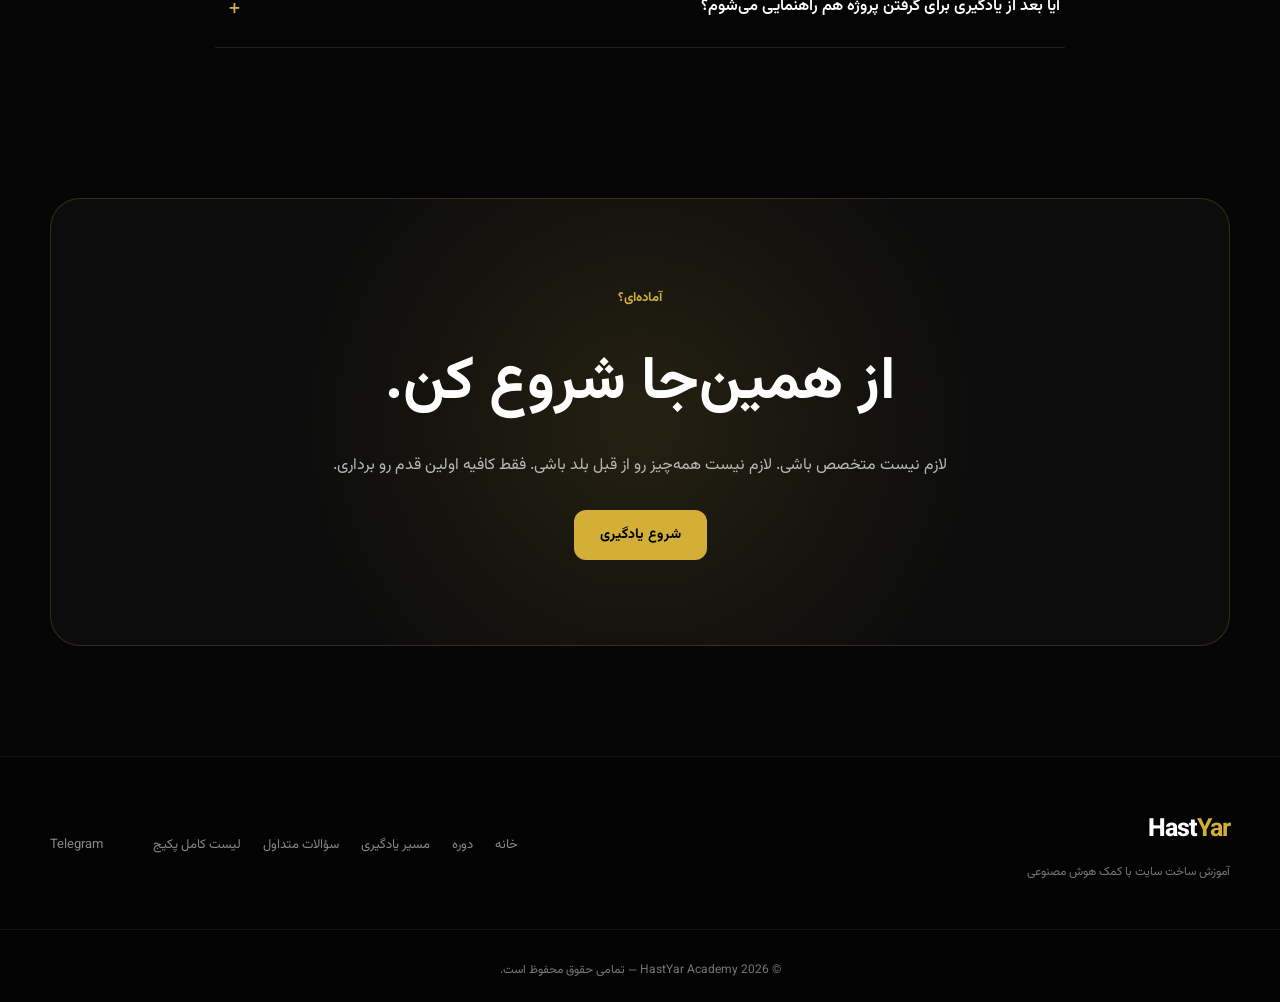
==== commit 128b7bab: "Add files via upload" ====
--- a/index.html
+++ b/index.html
@@ -162,7 +162,7 @@
                     <div class="hero-image-wrapper">
 
                         <img
-                            src="./Start.jpg"
+                            src="./start.jpg"
                             alt="شروع آموزش HastYar Academy"
                             class="hero-image">
 
